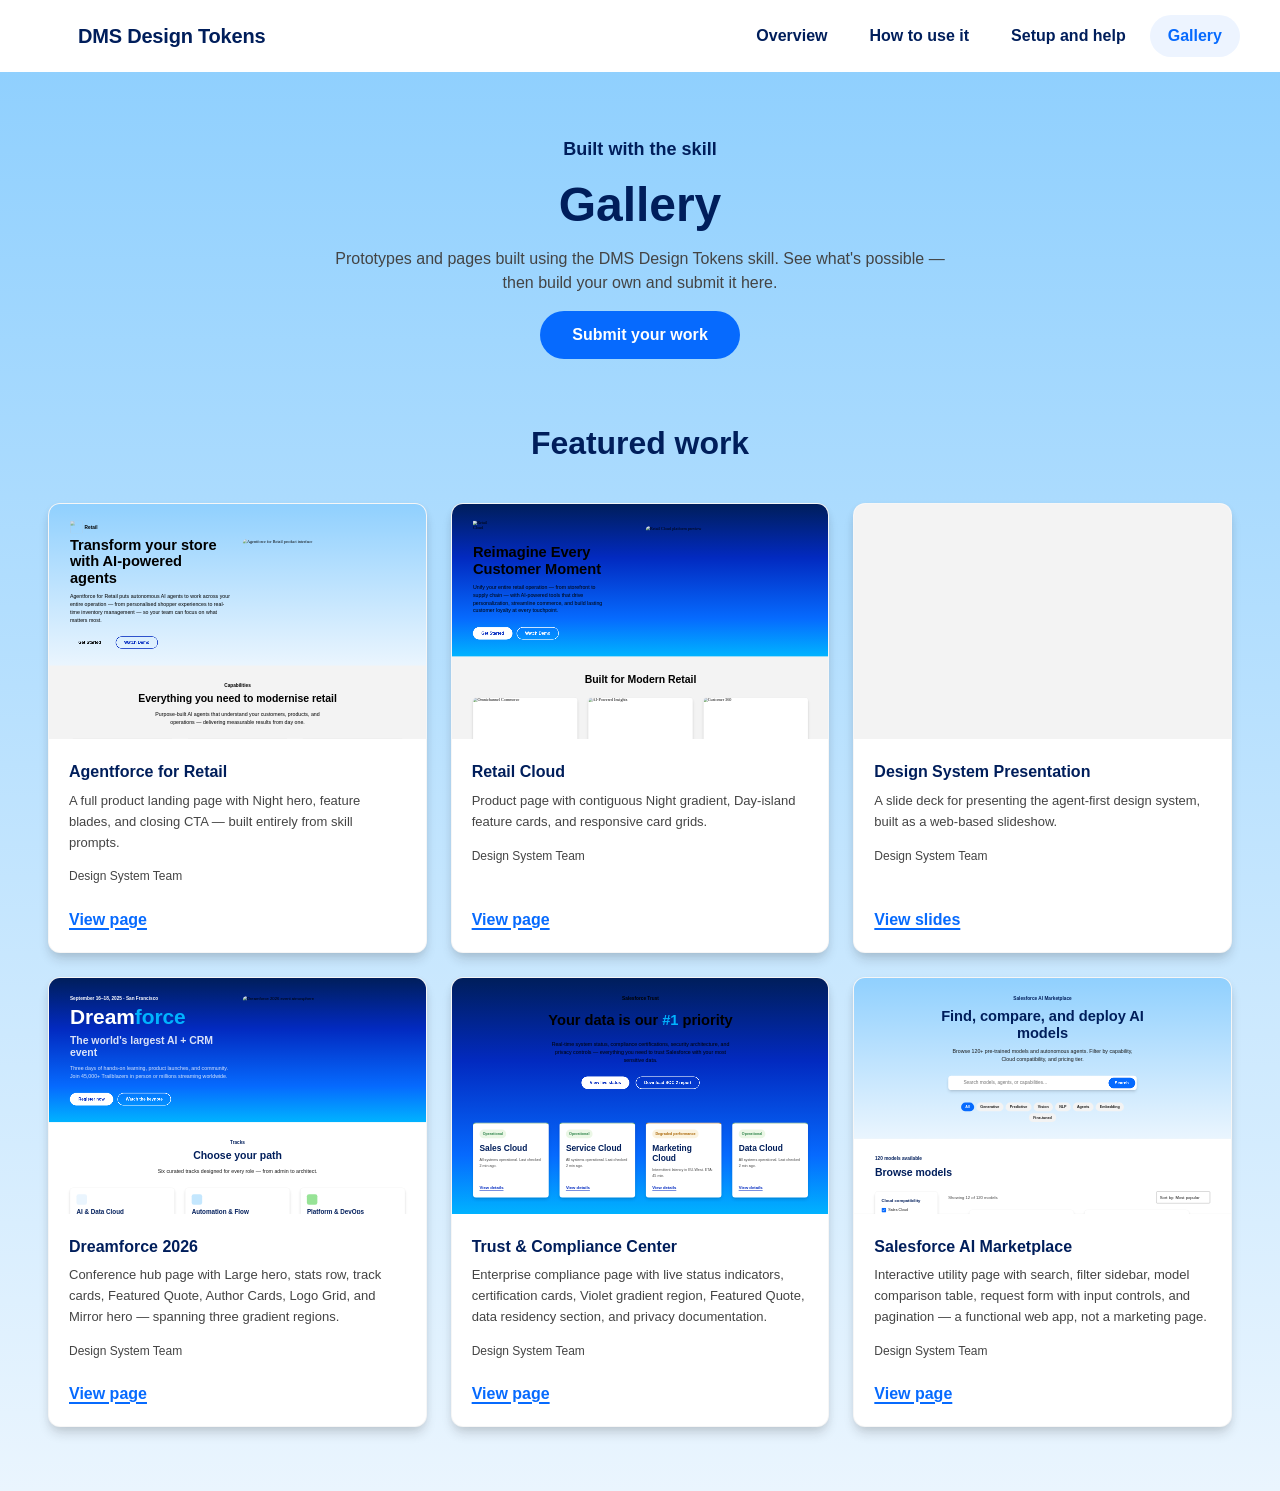
==== gallery.html @ 5cfc5c1f "Redesign static site: multi-page layout, gallery, setup guide, and skill-generated previews - Restru" ====
<!DOCTYPE html>
<html lang="en" data-theme="day">
<head>
  <meta charset="UTF-8">
  <meta name="viewport" content="width=device-width, initial-scale=1.0">
  <title>DMS Design Tokens — Gallery</title>
  <meta name="description" content="Pages and components built using the DMS Design Tokens skill. Each entry shows the prompt used and a live preview.">
  <link rel="icon" type="image/svg+xml" href="public/favicon.svg">
  <!-- Bundle assets — fonts, tokens, icons all from the hosted URL -->
  <link rel="stylesheet" href="https://sfdc-ui-documentation-667d4c5e8394.herokuapp.com/dms-design-tokens/fonts.css">
  <link rel="stylesheet" href="https://sfdc-ui-documentation-667d4c5e8394.herokuapp.com/dms-design-tokens/tokens.css">
  <link rel="stylesheet" href="https://sfdc-ui-documentation-667d4c5e8394.herokuapp.com/salesforce-tokens/icons.css">
  <link rel="stylesheet" href="css/style.css">
</head>
<body>

<!-- ═══ Navigation ═══ -->
<nav class="nav">
  <div class="nav__inner">
    <a href="index.html" class="nav__logo">
      <i class="icon icon--salesforce1 nav__logo-icon"></i>
      DMS Design Tokens
    </a>
    <button class="nav__hamburger" aria-label="Open menu" aria-expanded="false">
      <span></span><span></span><span></span>
    </button>
    <div class="nav__tabs">
      <a href="index.html" class="nav__tab-link">Overview</a>
      <a href="use-it.html" class="nav__tab-link">How to use it</a>
      <a href="setup-and-help.html" class="nav__tab-link">Setup and help</a>
      <a href="gallery.html" class="nav__tab-link active">Gallery</a>
    </div>
  </div>
</nav>

<!-- ── Continuous Day Morning region ── -->
<section class="sf-blade-region" style="background:var(--grad-day-morning);">

<!-- ── Hero ── -->
<section class="blade blade--transparent" style="padding-bottom:32px;">
  <div class="blade__inner">
    <div class="section-header" style="text-align:center;margin-bottom:0;">
      <p class="sh__eyebrow">Built with the skill</p>
      <h2 class="sh__title" style="font-size:var(--font-style-display-2-size, 48px);">Gallery</h2>
      <p class="sh__desc" style="max-width:640px;margin-inline:auto;">
        Prototypes and pages built using the DMS Design Tokens skill.
        See what's possible — then build your own and submit it here.
      </p>
      <div style="margin-top:16px;">
        <a href="setup-and-help.html" class="sf-cta sf-cta--hero sf-cta--primary">Submit your work</a>
      </div>
    </div>
  </div>
</section>

<!-- ── Gallery collection ── -->
<section class="blade blade--transparent" style="padding-top:32px;">
  <div class="blade__inner">
    <div class="section-header">
      <h2 class="sh__title">Featured work</h2>
    </div>

    <div class="gallery-grid" style="margin-top:24px;">

      <article class="gallery-card">
        <div class="gallery-card__preview" data-gallery-preview>
          <iframe src="previews/agentforce-retail.html?embed" loading="lazy" title="Agentforce for Retail preview"></iframe>
        </div>
        <div class="gallery-card__info">
          <h3 class="gallery-card__title">Agentforce for Retail</h3>
          <p class="gallery-card__desc">A full product landing page with Night hero, feature blades, and closing CTA — built entirely from skill prompts.</p>
          <p class="gallery-card__author">Design System Team</p>
        </div>
        <div class="gallery-card__actions">
          <a href="previews/agentforce-retail.html" target="_blank" class="sf-cta-link"><span class="sf-cta-link__label">View page</span><i class="icon icon--chevronright sf-cta-link__chevron" aria-hidden="true"></i></a>
        </div>
      </article>

      <article class="gallery-card">
        <div class="gallery-card__preview" data-gallery-preview>
          <iframe src="previews/retail-cloud.html?embed" loading="lazy" title="Retail Cloud preview"></iframe>
        </div>
        <div class="gallery-card__info">
          <h3 class="gallery-card__title">Retail Cloud</h3>
          <p class="gallery-card__desc">Product page with contiguous Night gradient, Day-island feature cards, and responsive card grids.</p>
          <p class="gallery-card__author">Design System Team</p>
        </div>
        <div class="gallery-card__actions">
          <a href="previews/retail-cloud.html" target="_blank" class="sf-cta-link"><span class="sf-cta-link__label">View page</span><i class="icon icon--chevronright sf-cta-link__chevron" aria-hidden="true"></i></a>
        </div>
      </article>

      <article class="gallery-card">
        <div class="gallery-card__preview" data-gallery-preview>
          <iframe src="https://jkampara.github.io/Design-System-Presentation/#title" loading="lazy" title="Design System Presentation preview"></iframe>
        </div>
        <div class="gallery-card__info">
          <h3 class="gallery-card__title">Design System Presentation</h3>
          <p class="gallery-card__desc">A slide deck for presenting the agent-first design system, built as a web-based slideshow.</p>
          <p class="gallery-card__author">Design System Team</p>
        </div>
        <div class="gallery-card__actions">
          <a href="https://jkampara.github.io/Design-System-Presentation/#title" target="_blank" class="sf-cta-link"><span class="sf-cta-link__label">View slides</span><i class="icon icon--chevronright sf-cta-link__chevron" aria-hidden="true"></i></a>
        </div>
      </article>

      <article class="gallery-card">
        <div class="gallery-card__preview" data-gallery-preview>
          <iframe src="previews/Dreamforce%202026.html?embed" loading="lazy" title="Dreamforce 2026 preview"></iframe>
        </div>
        <div class="gallery-card__info">
          <h3 class="gallery-card__title">Dreamforce 2026</h3>
          <p class="gallery-card__desc">Conference hub page with Large hero, stats row, track cards, Featured Quote, Author Cards, Logo Grid, and Mirror hero — spanning three gradient regions.</p>
          <p class="gallery-card__author">Design System Team</p>
        </div>
        <div class="gallery-card__actions">
          <a href="previews/Dreamforce%202026.html" target="_blank" class="sf-cta-link"><span class="sf-cta-link__label">View page</span><i class="icon icon--chevronright sf-cta-link__chevron" aria-hidden="true"></i></a>
        </div>
      </article>

      <article class="gallery-card">
        <div class="gallery-card__preview" data-gallery-preview>
          <iframe src="previews/Salesforce%20Trust%20%26%20Compliance%20Center.html?embed" loading="lazy" title="Trust & Compliance Center preview"></iframe>
        </div>
        <div class="gallery-card__info">
          <h3 class="gallery-card__title">Trust &amp; Compliance Center</h3>
          <p class="gallery-card__desc">Enterprise compliance page with live status indicators, certification cards, Violet gradient region, Featured Quote, data residency section, and privacy documentation.</p>
          <p class="gallery-card__author">Design System Team</p>
        </div>
        <div class="gallery-card__actions">
          <a href="previews/Salesforce%20Trust%20%26%20Compliance%20Center.html" target="_blank" class="sf-cta-link"><span class="sf-cta-link__label">View page</span><i class="icon icon--chevronright sf-cta-link__chevron" aria-hidden="true"></i></a>
        </div>
      </article>

      <article class="gallery-card">
        <div class="gallery-card__preview" data-gallery-preview>
          <iframe src="previews/Salesforce%20AI%20market%20place.html?embed" loading="lazy" title="Salesforce AI Marketplace preview"></iframe>
        </div>
        <div class="gallery-card__info">
          <h3 class="gallery-card__title">Salesforce AI Marketplace</h3>
          <p class="gallery-card__desc">Interactive utility page with search, filter sidebar, model comparison table, request form with input controls, and pagination — a functional web app, not a marketing page.</p>
          <p class="gallery-card__author">Design System Team</p>
        </div>
        <div class="gallery-card__actions">
          <a href="previews/Salesforce%20AI%20market%20place.html" target="_blank" class="sf-cta-link"><span class="sf-cta-link__label">View page</span><i class="icon icon--chevronright sf-cta-link__chevron" aria-hidden="true"></i></a>
        </div>
      </article>

    </div>
  </div>
</section>

</section><!-- /sf-blade-region -->

<script src="js/app.js"></script>
<script>
(function () {
  function scaleGalleryPreviews() {
    document.querySelectorAll('[data-gallery-preview]').forEach(function (container) {
      var iframe = container.querySelector('iframe');
      if (!iframe) return;
      var scale = container.offsetWidth / 1440;
      iframe.style.transform = 'scale(' + scale + ')';
    });
  }
  window.addEventListener('load', scaleGalleryPreviews);
  window.addEventListener('resize', scaleGalleryPreviews);
})();
</script>
</body>
</html>
---- css/style.css ----
/* ═══════════════════════════════════════════════
   DMS Design Tokens — Skill Documentation
   
   Asset references:
     fonts   → fonts.css (hosted, @font-face declarations)
     tokens  → tokens.css (hosted, CSS custom properties)
     icons   → icons.css (hosted, mask-image icon classes)
   All loaded via <link> in each HTML page's <head>.
   ═══════════════════════════════════════════════ */

:root {
  /* Gradients (from recipe-blade-backgrounds.md / recipe-hero.quickstart.md) */
  --grad-night: linear-gradient(180deg, #001E5B 0%, #022AC0 35.2%, #066AFE 75%, #00B3FF 100%);
  --grad-day-morning: linear-gradient(180deg, #90D0FE 0%, #EAF5FE 100%);
  --grad-day-midday: linear-gradient(180deg, #B7E3FF 0%, #EAF5FE 50%, #C0F0E8 100%);
}

*, *::before, *::after { box-sizing: border-box; margin: 0; padding: 0; }

html {
  font-size: 16px;
  -webkit-font-smoothing: antialiased;
  -moz-osx-font-smoothing: grayscale;
  scroll-behavior: smooth;
}

body {
  font-family: var(--font-family-body, "Salesforce Sans", Arial, sans-serif);
  color: var(--color-on-surface-1, #181818);
  background: var(--color-surface-1, #FFFFFF);
  line-height: 1.6;
}

/* ═══ Nav ═══ */
.nav {
  position: sticky;
  top: 0;
  z-index: 100;
  background: rgba(255,255,255,0.92);
  backdrop-filter: blur(16px) saturate(180%);
  -webkit-backdrop-filter: blur(16px) saturate(180%);
  border-bottom: none;
}

.nav__inner {
  width: 100%;
  margin: 0 auto;
  padding: 0 40px;
  height: 72px;
  display: flex;
  align-items: center;
  gap: 24px;
}

.nav__logo {
  font-family: var(--font-family-display, "Avant Garde For Salesforce", Arial, sans-serif);
  font-size: 20px;
  font-weight: var(--font-weight-demi, 600);
  color: var(--color-on-surface-1, #001E5B);
  letter-spacing: -0.01em;
  display: flex;
  align-items: center;
  gap: 10px;
  white-space: nowrap;
  text-decoration: none;
}

.nav__logo-icon {
  width: 28px;
  height: 28px;
  color: var(--color-cloud-blue-68, #00B3FF);
  flex-shrink: 0;
}

.nav__tabs {
  display: flex;
  gap: 6px;
  height: 72px;
  margin-left: auto;
  align-items: center;
}

.nav__tab-link {
  padding: 8px 18px;
  display: flex;
  align-items: center;
  font-family: var(--font-family-body, "Salesforce Sans", Arial, sans-serif);
  font-size: 16px;
  font-weight: var(--font-weight-demi, 600);
  color: var(--color-on-surface-1, #001E5B);
  background: none;
  border: none;
  border-radius: 999px;
  cursor: pointer;
  transition: background 0.2s, color 0.2s;
  white-space: nowrap;
  text-decoration: none;
}

.nav__tab-link:hover {
  background: var(--color-neutral-95, #F3F3F3);
}

.nav__tab-link.active {
  background: var(--color-electric-blue-95, #EDF4FF);
  color: var(--color-fill-accent, #066AFE);
}

.nav__hamburger {
  display: none;
  flex-direction: column;
  gap: 5px;
  background: none;
  border: none;
  cursor: pointer;
  padding: 8px;
  margin-left: auto;
}

.nav__hamburger span {
  display: block;
  width: 20px;
  height: 2px;
  background: var(--color-on-surface-1, #001E5B);
  border-radius: 1px;
}

/* ═══ Blade — full-width section ═══ */
.blade {
  width: 100%;
  padding-inline: var(--space-grid-desktop-margin, 48px);
  padding-block: 64px;
}

.blade__inner {
  width: 100%;
  max-width: var(--space-grid-desktop-max-content-width, 1280px);
  margin-inline: auto;
}

/* ── Night hero blade ── */
.blade--night-hero {
  background: var(--grad-night);
  color: #FFFFFF;
  padding-inline: var(--space-grid-desktop-margin, 48px);
  padding-block: 64px;
  position: relative;
  overflow: hidden;
}

.blade--night-hero::after {
  content: '';
  position: absolute;
  top: -50%;
  right: -20%;
  width: 80%;
  height: 200%;
  background: radial-gradient(ellipse at center, rgba(0,179,255,0.12) 0%, transparent 70%);
  pointer-events: none;
}

.hero__eyebrow {
  font-family: var(--font-style-body-copy-2-bold-family, var(--font-family-body, "Salesforce Sans", Arial, sans-serif));
  font-weight: var(--font-style-body-copy-2-bold-weight, 700);
  font-size: var(--font-style-body-copy-2-bold-size, 18px);
  line-height: var(--font-style-body-copy-2-bold-line-height, 1.5);
  letter-spacing: var(--font-style-body-copy-2-bold-letter-spacing, 0.00125em);
  color: var(--color-electric-blue-80, #A8CBFF);
  margin: 0 0 var(--space-content-sm, 12px) 0;
}

.hero__title {
  font-family: var(--font-family-display);
  font-size: clamp(32px, 5vw, 52px);
  font-weight: var(--font-weight-demi, 600);
  line-height: 1.08;
  letter-spacing: -0.03em;
  max-width: 720px;
  margin-bottom: 20px;
}

.hero__title .highlight {
  background: linear-gradient(135deg, #00B3FF, var(--color-electric-blue-80, #A8CBFF));
  -webkit-background-clip: text;
  -webkit-text-fill-color: transparent;
  background-clip: text;
}

.hero__body {
  font-family: var(--font-family-body);
  font-size: 18px;
  line-height: 1.65;
  color: var(--color-on-surface-2, #FFFFFF);
  max-width: 600px;
  margin-bottom: 32px;
}

.hero__actions {
  display: flex;
  gap: 12px;
  flex-wrap: wrap;
}

.hero__actions .sf-cta {
  min-width: 220px;
  text-align: center;
}

/* ── Super-blade region wrapper — continuous gradient across child blades ── */
.sf-blade-region {
  background: var(--grad-day-morning);
  width: 100%;
}

.sf-blade-region--night {
  background: var(--grad-night);
  color: #FFFFFF;
}

/* ── Transparent blade (child of super-blade region) ── */
.blade--transparent {
  background: transparent;
  color: var(--color-electric-blue-15, #001E5B);
}

.sf-blade-region--night .blade--transparent {
  color: #FFFFFF;
}

.sf-blade-region--night .sh__eyebrow {
  color: var(--color-on-surface-2, #FFFFFF);
}

.sf-blade-region--night .sh__desc {
  color: var(--color-on-surface-2, #FFFFFF);
}

.sf-blade-region--night .url-panel {
  background: rgba(255,255,255,0.06);
  border-color: rgba(255,255,255,0.12);
}

.sf-blade-region--night .url-panel__label,
.sf-blade-region--night .url-panel__url {
  color: #FFFFFF;
}

.sf-blade-region--night > .blade--transparent > .blade__inner > code,
.sf-blade-region--night > .blade--transparent > .blade__inner > .section-header code {
  background: rgba(255,255,255,0.1);
  border-color: rgba(255,255,255,0.15);
  color: var(--color-cloud-blue-68, #A8CBFF);
}

[data-theme="day"] code {
  background: #F3F3F3;
  border: 1px solid var(--color-border-neutral, #E5E5E5);
  color: var(--color-electric-blue-15, #001E5B);
}

.sf-blade-region--night .download-panel {
  background: rgba(255,255,255,0.06);
  border: 1px solid rgba(255,255,255,0.1);
}

.sf-blade-region--night .download-panel::after {
  display: none;
}

.sf-blade-region--night .zip-details {
  background: rgba(255,255,255,0.04);
  border-color: rgba(255,255,255,0.1);
}

.sf-blade-region--night .zip-details summary {
  color: #FFFFFF;
}

.sf-blade-region--night .zip-table td {
  color: rgba(255,255,255,0.7);
  border-color: rgba(255,255,255,0.08);
}

.sf-blade-region--night .zip-table td:first-child {
  color: #FFFFFF;
}

/* ── Day blade ── */
.blade--day {
  background: var(--color-surface-1, #FFFFFF);
  color: var(--color-on-surface-1, #181818);
}

/* ── Day gradient blades ── */
.blade--day-morning {
  background: var(--grad-day-morning);
  color: var(--color-electric-blue-15, #001E5B);
}

.blade--day-midday {
  background: var(--grad-day-midday);
  color: var(--color-electric-blue-15, #001E5B);
}

/* ── Tinted blade ── */
.blade--tinted {
  background: var(--color-electric-blue-95, #EDF4FF);
  color: var(--color-on-surface-1, #181818);
}

/* ═══ Section header ═══ */
.section-header {
  text-align: center;
  max-width: 680px;
  margin: 0 auto 40px;
}

.section-header--left {
  text-align: left;
  max-width: none;
  margin-left: 0;
}

.sh__eyebrow {
  font-family: var(--font-style-body-copy-2-bold-family, var(--font-family-body, "Salesforce Sans", Arial, sans-serif));
  font-weight: var(--font-style-body-copy-2-bold-weight, 700);
  font-size: var(--font-style-body-copy-2-bold-size, 18px);
  line-height: var(--font-style-body-copy-2-bold-line-height, 1.5);
  letter-spacing: var(--font-style-body-copy-2-bold-letter-spacing, 0.00125em);
  color: var(--color-on-surface-1, #001E5B);
  margin: 0 0 var(--space-content-sm, 12px) 0;
}

.blade--night-hero .sh__eyebrow { color: var(--color-cloud-blue-68, #A8CBFF); }

.sh__title {
  font-family: var(--font-family-display);
  font-size: var(--font-style-display-5-size, 32px);
  font-weight: var(--font-weight-demi, 600);
  line-height: var(--font-style-display-5-line-height, 1.25);
  letter-spacing: var(--font-style-display-5-letter-spacing, -0.0015em);
  margin-bottom: 12px;
}

.sh__desc {
  font-family: var(--font-family-body);
  font-size: var(--font-style-body-copy-3-size, 16px);
  line-height: var(--font-style-body-copy-3-line-height, 1.5);
  color: var(--color-on-surface-2, #444444);
}

.blade--night-hero .sh__desc { color: var(--color-on-surface-2, #FFFFFF); }

/* ═══ CTA Buttons — matching recipe-cta-buttons.md ═══ */

.sf-cta {
  display: inline-flex;
  align-items: center;
  justify-content: center;
  gap: var(--space-interactive-xs, 8px);
  border-radius: var(--radius-button, 9999px);
  font-family: var(--font-family-body, "Salesforce Sans", Arial, sans-serif);
  font-weight: var(--font-weight-bold, 700);
  text-decoration: none;
  cursor: pointer;
  border: none;
  transition: background 0.2s, color 0.2s, box-shadow 0.2s, transform 0.15s;
}

.sf-cta:active { transform: scale(0.97); }

/* Size: Hero */
.sf-cta--hero {
  padding: var(--space-interactive-sm, 12px) var(--space-interactive-xl, 32px);
  font-size: var(--font-size-16, 16px);
  line-height: var(--font-line-height-24, 24px);
  letter-spacing: var(--font-letter-spacing-2, 0.002em);
}

/* Size: Medium */
.sf-cta--medium {
  padding: var(--space-interactive-xs, 8px) var(--space-interactive-lg, 24px);
  font-size: var(--font-size-16, 16px);
  line-height: var(--font-line-height-24, 24px);
  letter-spacing: var(--font-letter-spacing-2, 0.002em);
}

/* Size: Small */
.sf-cta--small {
  padding: var(--space-interactive-2xs, 4px) var(--space-interactive-sm, 12px);
  font-size: var(--font-size-14, 14px);
  line-height: 21px;
}

/* Variant: Primary — solid accent pill */
.sf-cta--primary {
  background: var(--color-fill-accent, #066AFE);
  color: var(--color-on-fill-accent, #FFFFFF);
}

.sf-cta--primary:hover {
  background: var(--color-fill-accent-hover, #022AC0);
}

.sf-cta--primary:active {
  background: var(--color-fill-accent-active, #002775);
}

.sf-cta--primary:focus-visible {
  background: var(--color-fill-accent-hover, #022AC0);
  outline: 3px solid var(--color-border-focus, #066AFE);
  outline-offset: 2px;
}

/* Variant: Secondary — outlined ghost pill */
.sf-cta--secondary {
  background: transparent;
  color: var(--color-on-fill-neutral-accent, #022AC0);
  box-shadow: inset 0 0 0 2px var(--color-border-accent, #022AC0);
}

.sf-cta--secondary:hover {
  background: var(--color-fill-neutral-hover, #EAF5FE);
  color: var(--color-on-fill-neutral-accent-hover, #002775);
  box-shadow: inset 0 0 0 2px var(--color-border-accent-hover, #002775);
}

.sf-cta--secondary:active {
  background: var(--color-fill-neutral-active, #EAF5FE);
  color: var(--color-on-fill-neutral-accent-active, #002775);
  box-shadow: inset 0 0 0 2px var(--color-border-accent-active, #002775);
}

.sf-cta--secondary:focus-visible {
  background: var(--color-fill-neutral-hover, #EAF5FE);
  color: var(--color-on-fill-neutral-accent-hover, #002775);
  box-shadow: inset 0 0 0 2px var(--color-border-accent-hover, #002775);
  outline: 3px solid var(--color-border-focus, #066AFE);
  outline-offset: 2px;
}

/* On-dark modifier — CTAs directly on Night gradient */
.sf-cta--on-dark.sf-cta--primary {
  background: #FFFFFF;
  color: var(--color-electric-blue-30, #022AC0);
}

.sf-cta--on-dark.sf-cta--primary:hover {
  background: rgba(255,255,255,0.85);
}

.sf-cta--on-dark.sf-cta--primary:active {
  background: rgba(255,255,255,0.85);
}

.sf-cta--on-dark.sf-cta--primary:focus-visible {
  background: rgba(255,255,255,0.85);
  outline-color: #FFFFFF;
}

.sf-cta--on-dark.sf-cta--secondary {
  background: transparent;
  color: #FFFFFF;
  box-shadow: inset 0 0 0 2px #FFFFFF;
}

.sf-cta--on-dark.sf-cta--secondary:hover {
  background: rgba(255,255,255,0.12);
  color: #FFFFFF;
  box-shadow: inset 0 0 0 2px #FFFFFF;
}

.sf-cta--on-dark.sf-cta--secondary:active {
  background: rgba(255,255,255,0.20);
  color: #FFFFFF;
  box-shadow: inset 0 0 0 2px #FFFFFF;
}

.sf-cta--on-dark.sf-cta--secondary:focus-visible {
  background: rgba(255,255,255,0.20);
  color: #FFFFFF;
  box-shadow: inset 0 0 0 2px #FFFFFF;
  outline-color: #FFFFFF;
}

/* ── Copy button ── */
.copy-btn {
  display: inline-flex;
  align-items: center;
  gap: 6px;
  padding: 5px 10px;
  border-radius: 6px;
  border: 1px solid var(--color-border-neutral, #E5E5E5);
  background: var(--color-surface-1, #FFFFFF);
  font-family: var(--font-family-body);
  font-size: 11px;
  font-weight: var(--font-weight-demi, 600);
  color: var(--color-link, #022AC0);
  cursor: pointer;
  transition: background 0.15s, border-color 0.15s;
}

.copy-btn:hover {
  background: var(--color-electric-blue-95, #EDF4FF);
  border-color: var(--color-electric-blue-80, #A8CBFF);
}

.copy-btn.copied { background: #ecfdf5; border-color: #a7f3d0; color: #047857; }

/* ═══ Cards ═══ */
.card-grid {
  display: grid;
  gap: 20px;
}

.card-grid--1 { grid-template-columns: 1fr; }
.card-grid--2 { grid-template-columns: repeat(2, 1fr); }
.card-grid--3 { grid-template-columns: repeat(3, 1fr); }

.sf-card {
  background: var(--color-surface-1, #FFFFFF);
  border-radius: var(--radius-card, 12px);
  border: 1px solid rgba(24, 24, 24, 0.04);
  box-shadow:
    0 2px 8px -2px rgba(24, 24, 24, 0.08),
    0 8px 12px -2px rgba(24, 24, 24, 0.16);
  padding: 24px;
  display: flex;
  flex-direction: column;
  gap: 10px;
  transition: box-shadow 0.2s, transform 0.2s;
  overflow: hidden;
  overflow-wrap: anywhere;
}

.sf-card:hover {
  box-shadow:
    0 4px 12px -2px rgba(24, 24, 24, 0.12),
    0 12px 20px -4px rgba(24, 24, 24, 0.2);
  transform: translateY(-2px);
}

.sf-card__number {
  font-family: var(--font-family-display);
  font-size: var(--font-style-display-5-size, 32px);
  font-weight: var(--font-weight-demi, 600);
  color: var(--color-electric-blue-80, #A8CBFF);
  line-height: 1;
}

.sf-card__icon {
  width: 36px;
  height: 36px;
  border-radius: 10px;
  background: var(--color-electric-blue-95, #EDF4FF);
  display: flex;
  align-items: center;
  justify-content: center;
  margin-bottom: 12px;
  flex-shrink: 0;
}

.sf-card__icon .icon {
  width: 20px;
  height: 20px;
  color: var(--color-fill-accent, #066AFE);
}

[data-theme="day"] .sf-card__icon {
  background: var(--color-electric-blue-95, #EDF4FF);
}

[data-theme="day"] .sf-card__icon .icon {
  color: var(--color-fill-accent, #066AFE);
}

.sf-card__pill {
  display: inline-flex;
  align-items: center;
  gap: 0;
  padding: 4px 12px;
  border-radius: 999px;
  border: none;
  font-family: var(--font-family-body, "Salesforce Sans", Arial, sans-serif);
  font-size: var(--font-style-body-copy-5-size, 12px);
  font-weight: var(--font-weight-bold, 700);
  width: fit-content;
  background: #EAF5FE;
  color: #032D60;
}

.sf-card__pill .dot { display: none; }

.pill--blue { background: #EAF5FE; color: #032D60; }
.pill--green { background: #e6f7ed; color: #194d2e; }
.pill--violet { background: #f0e8fc; color: #4a1d96; }
.pill--neutral { background: #EAF5FE; color: #032D60; }

.sf-card__title {
  font-family: var(--font-family-display);
  font-size: var(--font-style-body-copy-3-size, 16px);
  font-weight: var(--font-weight-demi, 600);
  color: var(--color-on-surface-1, #001E5B);
  line-height: 1.3;
}

.sf-card__body {
  font-family: var(--font-family-body);
  font-size: var(--font-style-body-copy-4-size, 14px);
  color: var(--color-on-surface-2, #444444);
  line-height: 1.6;
  flex: 1;
}

.sf-card__footer {
  font-family: var(--font-family-body);
  font-size: 11px;
  color: var(--color-on-surface-2, #444444);
  border-top: 1px solid var(--color-neutral-80, #C9C9C9);
  padding-top: 10px;
  margin-top: auto;
}

.sf-card__footer-label {
  font-family: var(--font-family-body, "Salesforce Sans", Arial, sans-serif);
  font-weight: var(--font-weight-bold, 700);
  font-size: var(--font-style-body-copy-5-size, 12px);
  color: var(--color-on-surface-1, #001E5B);
  margin-right: 4px;
}

/* ═══ Pillar cards (token foundation) ═══ */
.pillars {
  display: grid;
  grid-template-columns: repeat(3, 1fr);
  gap: 16px;
  margin-top: 48px;
}

.pillar {
  background: rgba(255,255,255,0.06);
  border: 1px solid rgba(255,255,255,0.12);
  border-radius: var(--radius-card, 12px);
  padding: 24px;
  backdrop-filter: blur(8px);
}

.pillar__num {
  font-family: var(--font-family-body, "Salesforce Sans", Arial, sans-serif);
  font-size: var(--font-style-body-copy-5-size, 12px);
  font-weight: var(--font-weight-bold, 700);
  color: var(--color-electric-blue-80, #A8CBFF);
  margin-bottom: 8px;
}

.pillar__title {
  font-family: var(--font-family-display);
  font-size: 15px;
  font-weight: var(--font-weight-demi, 600);
  color: #FFFFFF;
  margin-bottom: 6px;
}

.pillar__body {
  font-family: var(--font-family-body);
  font-size: 13px;
  color: rgba(255,255,255,0.65);
  line-height: 1.6;
}

/* ═══ URL panel ═══ */
.url-panel {
  border-radius: 16px;
  border: 2px solid rgba(6,106,254,0.2);
  background: linear-gradient(135deg, var(--color-electric-blue-95, #EDF4FF), rgba(216,230,254,0.3) 50%, var(--color-surface-1, #FFFFFF));
  padding: 24px 28px;
  display: flex;
  align-items: center;
  justify-content: space-between;
  gap: 16px;
  flex-wrap: wrap;
}

.url-panel__label {
  font-family: var(--font-family-body, "Salesforce Sans", Arial, sans-serif);
  font-weight: var(--font-weight-bold, 700);
  font-size: var(--font-style-body-copy-4-size, 14px);
  color: var(--color-on-surface-1, #001E5B);
  margin-bottom: 4px;
}

.url-panel__url {
  font-family: var(--font-family-body);
  font-size: 15px;
  font-weight: var(--font-weight-demi, 600);
  color: var(--color-on-surface-1, #001E5B);
  word-break: break-all;
}

/* ═══ Code blocks ═══ */
.code-block {
  position: relative;
  border-radius: 12px;
  border: 1px solid var(--color-border-neutral, #E5E5E5);
  overflow: hidden;
  background: #0D1117;
}

.code-block__label {
  padding: 14px 20px 0;
  font-family: var(--font-family-body, "Salesforce Sans", Arial, sans-serif);
  font-size: var(--font-style-body-copy-5-size, 12px);
  font-weight: var(--font-weight-bold, 700);
  color: #8B949E;
}

.code-block pre {
  padding: 16px 20px;
  font-family: 'SF Mono', 'Fira Code', 'Cascadia Code', monospace;
  font-size: 13px;
  line-height: 1.7;
  color: #E6EDF3;
  overflow-x: auto;
  white-space: pre;
}

.code-block pre code { background: none; border: none; padding: 0; color: inherit; font-size: inherit; }

.code-block .copy-btn {
  position: absolute;
  top: 10px;
  right: 10px;
  background: rgba(255,255,255,0.08);
  border-color: rgba(255,255,255,0.15);
  color: #8B949E;
}

.code-block .copy-btn:hover { background: rgba(255,255,255,0.15); }

/* ═══ Inline code ═══ */
code {
  font-family: 'SF Mono', 'Fira Code', monospace;
  font-size: 0.88em;
  background: #F3F3F3;
  border: 1px solid var(--color-border-neutral, #E5E5E5);
  border-radius: 4px;
  padding: 1px 5px;
}

/* ═══ Download panel ═══ */
.download-panel {
  border-radius: 16px;
  background: var(--grad-night);
  color: #FFFFFF;
  padding: 32px 40px;
  display: flex;
  align-items: center;
  justify-content: space-between;
  gap: 24px;
  flex-wrap: wrap;
  position: relative;
  overflow: hidden;
}

.download-panel::after {
  content: '';
  position: absolute;
  top: -50%;
  right: -10%;
  width: 50%;
  height: 200%;
  background: radial-gradient(ellipse at center, rgba(0,179,255,0.15) 0%, transparent 60%);
  pointer-events: none;
}

.download-panel__eyebrow {
  font-family: var(--font-family-body, "Salesforce Sans", Arial, sans-serif);
  font-weight: var(--font-weight-bold, 700);
  font-size: var(--font-style-body-copy-4-size, 14px);
  color: var(--color-electric-blue-80, #A8CBFF);
  margin-bottom: 4px;
}

.download-panel__title {
  font-family: var(--font-family-display);
  font-size: var(--font-style-display-6-size, 24px);
  font-weight: var(--font-weight-demi, 600);
  margin-bottom: 4px;
  position: relative;
}

.download-panel__desc {
  font-family: var(--font-family-body);
  font-size: 14px;
  color: rgba(255,255,255,0.7);
  line-height: 1.6;
}

/* ═══ Setup cards ═══ */
.setup-card {
  border-radius: var(--radius-card, 12px);
  border: 1px solid rgba(24, 24, 24, 0.04);
  background: var(--color-surface-1, #FFFFFF);
  box-shadow:
    0 2px 8px -2px rgba(24, 24, 24, 0.08),
    0 8px 12px -2px rgba(24, 24, 24, 0.16);
  overflow: hidden;
  display: flex;
  flex-direction: column;
  height: 100%;
}

.setup-card__header {
  padding: 16px 20px;
  border-bottom: 1px solid var(--color-neutral-80, #C9C9C9);
  display: flex;
  align-items: center;
  gap: 10px;
}

.setup-card__dot { width: 10px; height: 10px; border-radius: 50%; }

.setup-card__name {
  font-family: var(--font-family-display);
  font-size: var(--font-style-body-copy-3-size, 16px);
  font-weight: var(--font-weight-demi, 600);
  color: var(--color-on-surface-1, #001E5B);
}

.setup-card__body { padding: 20px; flex: 1; }

.setup-steps {
  list-style: none;
  display: flex;
  flex-direction: column;
  gap: 14px;
}

.setup-steps li {
  display: flex;
  align-items: flex-start;
  gap: 12px;
}

.step-num {
  flex-shrink: 0;
  width: 22px;
  height: 22px;
  border-radius: 50%;
  display: flex;
  align-items: center;
  justify-content: center;
  font-family: var(--font-family-display);
  font-size: 11px;
  font-weight: var(--font-weight-bold, 700);
}

.step-num--blue { background: rgba(6,106,254,0.12); color: var(--color-electric-blue-30, #022AC0); }
.step-num--green { background: rgba(46,132,74,0.12); color: #1a5c2e; }
.step-num--violet { background: rgba(139,92,246,0.12); color: #6d28d9; }

.setup-steps li p {
  font-family: var(--font-family-body);
  font-size: 13px;
  color: #444444;
  line-height: 1.6;
}

.setup-card__terminal {
  border-top: 1px solid var(--color-neutral-80, #C9C9C9);
  background: #F3F3F3;
}

.setup-card__terminal summary {
  padding: 10px 20px;
  cursor: pointer;
  display: flex;
  align-items: center;
  gap: 8px;
  font-family: var(--font-family-body, "Salesforce Sans", Arial, sans-serif);
  font-size: var(--font-style-body-copy-5-size, 12px);
  font-weight: var(--font-weight-bold, 700);
  color: var(--color-on-surface-1, #001E5B);
  user-select: none;
  list-style: none;
}

.setup-card__terminal summary::-webkit-details-marker { display: none; }

.setup-card__terminal .icon {
  width: 14px;
  height: 14px;
  color: #747474;
  transition: transform 0.2s;
}

.setup-card__terminal[open] .icon { transform: rotate(180deg); }

.setup-card__terminal pre {
  margin: 0 20px 16px;
  padding: 10px 14px;
  font-family: 'SF Mono', monospace;
  font-size: 11px;
  line-height: 1.6;
  white-space: pre-wrap;
  word-break: break-all;
  background: var(--color-surface-1, #FFFFFF);
  border: 1px solid var(--color-border-neutral, #E5E5E5);
  border-radius: 8px;
  color: var(--color-on-surface-1, #181818);
}

.setup-card__terminal--subtle {
  border-top: none;
  background: transparent;
  position: relative;
  margin-top: auto;
}

.setup-card__terminal--subtle summary {
  padding: 10px 0;
  display: flex;
  align-items: center;
  justify-content: space-between;
}

.setup-card__terminal--subtle .terminal-copy-btn {
  position: static;
  display: none;
}

.setup-card__terminal--subtle[open] .terminal-copy-btn {
  display: inline-flex;
}

.setup-card__terminal--subtle pre {
  background: var(--color-neutral-95, #F3F3F3);
  border: 1px solid rgba(24, 24, 24, 0.06);
  padding: 10px 14px;
  margin: 0;
}

/* Always-visible terminal block */
.setup-card__terminal--visible {
  margin-top: auto;
}

.setup-card__terminal-header {
  display: flex;
  align-items: center;
  justify-content: space-between;
  padding: 10px 0 6px;
}

.setup-card__terminal-label {
  font-family: var(--font-family-body);
  font-size: var(--font-style-body-copy-5-size, 12px);
  font-weight: var(--font-weight-demi, 600);
  color: var(--color-on-surface-2, #444444);
}

.setup-card__terminal--visible .terminal-copy-btn {
  position: static;
  display: inline-flex;
}

.setup-card__terminal--visible pre {
  background: var(--color-neutral-95, #F3F3F3);
  border: 1px solid rgba(24, 24, 24, 0.06);
  padding: 10px 14px;
  margin: 0;
  border-radius: 8px;
  font-family: var(--font-family-code, monospace);
  font-size: 13px;
  line-height: 1.5;
  white-space: pre-wrap;
  word-break: break-all;
  color: var(--color-on-surface-1, #001E5B);
}

.terminal-copy-btn {
  position: absolute;
  top: 46px;
  right: 6px;
  background: rgba(0,0,0,0.04);
  border: 1px solid rgba(24, 24, 24, 0.08);
  border-radius: 6px;
  padding: 4px 6px;
  cursor: pointer;
  color: var(--color-on-surface-2, #444444);
}

.terminal-copy-btn:hover {
  background: rgba(0,0,0,0.08);
}

/* ═══ Prompt slots ═══ */
.prompt-slot {
  background: var(--color-surface-1, #FFFFFF);
  border: 1px solid rgba(24, 24, 24, 0.04);
  border-radius: var(--radius-card, 12px);
  padding: 20px 24px;
  box-shadow:
    0 2px 8px -2px rgba(24, 24, 24, 0.08),
    0 8px 12px -2px rgba(24, 24, 24, 0.16);
}

.prompt-slot__header {
  display: grid;
  grid-template-columns: auto 1fr;
  gap: 16px;
  align-items: flex-start;
}

.prompt-slot__num {
  width: 36px;
  height: 36px;
  border-radius: 50%;
  background: var(--color-fill-accent, #066AFE);
  color: var(--color-on-fill-accent, #FFFFFF);
  display: flex;
  align-items: center;
  justify-content: center;
  font-family: var(--font-family-display);
  font-size: 14px;
  font-weight: var(--font-weight-bold, 700);
}

.prompt-slot__name {
  font-family: var(--font-family-body, "Salesforce Sans", Arial, sans-serif);
  font-weight: var(--font-weight-bold, 700);
  font-size: var(--font-style-body-copy-2-bold-size, 18px);
  line-height: var(--font-style-body-copy-2-bold-line-height, 1.5);
  color: var(--color-on-surface-1, #001E5B);
}

.prompt-slot__purpose {
  font-family: var(--font-family-body);
  font-size: 13px;
  color: var(--color-on-surface-2, #444444);
  line-height: 1.6;
  margin-top: 2px;
}

.prompt-slot__example {
  margin-top: 10px;
  background: #F3F3F3;
  border: 1px solid var(--color-border-neutral, #E5E5E5);
  border-radius: 8px;
  padding: 10px 14px;
}

.prompt-slot__example-label {
  font-family: var(--font-family-body, "Salesforce Sans", Arial, sans-serif);
  font-size: var(--font-style-body-copy-5-size, 12px);
  font-weight: var(--font-weight-bold, 700);
  color: var(--color-on-surface-2, #444444);
  margin-bottom: 4px;
}

.prompt-slot__example-text {
  font-family: var(--font-family-body);
  font-size: 13px;
  color: var(--color-on-surface-1, #001E5B);
  font-style: italic;
}

.slot-connector {
  display: flex;
  justify-content: center;
  padding: 2px 0;
  color: var(--color-electric-blue-80, #A8CBFF);
}

/* ═══ Prose (text-only page layout) ═══ */
.prose {
  max-width: 780px;
}

.prose h2 {
  font-family: var(--font-family-display);
  font-size: var(--font-style-display-4-size, 28px);
  font-weight: var(--font-weight-bold, 700);
  color: var(--color-on-surface-1, #001E5B);
  line-height: 1.2;
  margin: 48px 0 8px;
}

.prose h2:first-child { margin-top: 0; }

.prose h2 + p { margin-top: 4px; }

.prose h3 {
  font-family: var(--font-family-display);
  font-size: var(--font-style-display-8-size, 18px);
  font-weight: var(--font-weight-demi, 600);
  color: var(--color-on-surface-1, #001E5B);
  margin: 32px 0 8px;
}

.prose h3:first-child { margin-top: 0; }

.prose p {
  font-family: var(--font-family-body);
  font-size: var(--font-style-body-copy-3-size, 16px);
  color: var(--color-on-surface-2, #444444);
  line-height: 1.6;
  margin: 0 0 12px;
}

.prose ul {
  font-family: var(--font-family-body);
  font-size: var(--font-style-body-copy-3-size, 16px);
  color: var(--color-on-surface-2, #444444);
  line-height: 1.6;
  margin: 0 0 16px;
  padding-left: 24px;
}

.prose ul li { margin-bottom: 6px; }

.prose strong {
  font-weight: var(--font-weight-demi, 600);
  color: var(--color-on-surface-1, #001E5B);
}

.prose a {
  color: var(--color-fill-accent, #066AFE);
  text-decoration: none;
}

.prose a:hover { text-decoration: underline; }

.prose hr {
  border: none;
  border-top: 1px solid var(--color-neutral-80, #C9C9C9);
  margin: 32px 0;
}

/* ═══ Template previews (iframe, always desktop) ═══ */
.template-preview {
  border-radius: 10px;
  overflow: hidden;
  margin: 12px 0 16px;
  border: 1px solid rgba(24, 24, 24, 0.06);
  box-shadow:
    0 2px 8px -2px rgba(24, 24, 24, 0.08),
    0 8px 12px -2px rgba(24, 24, 24, 0.16);
  position: relative;
  cursor: pointer;
}

.template-preview__link {
  position: absolute;
  inset: 0;
  z-index: 2;
}

.template-preview:hover {
  box-shadow:
    0 4px 12px -2px rgba(24, 24, 24, 0.12),
    0 12px 20px -2px rgba(24, 24, 24, 0.2);
}

.template-preview__wrap {
  width: 1440px;
  transform-origin: top left;
  pointer-events: none;
}

.template-preview__iframe {
  width: 1440px;
  border: none;
  display: block;
}

.template-preview__iframe { height: 100%; }

.prose table {
  width: 100%;
  border-collapse: collapse;
  margin: 16px 0 24px;
  font-family: var(--font-family-body);
  font-size: var(--font-style-body-copy-4-size, 14px);
}

.prose thead th {
  text-align: left;
  font-weight: var(--font-weight-demi, 600);
  color: var(--color-on-surface-2, #444444);
  padding: 10px 16px 10px 0;
  border-bottom: 1px solid var(--color-neutral-80, #C9C9C9);
  font-size: var(--font-style-body-copy-5-size, 12px);
  text-transform: uppercase;
  letter-spacing: 0.04em;
}

.prose tbody td {
  padding: 12px 16px 12px 0;
  border-bottom: 1px solid var(--color-neutral-90, #E5E5E5);
  color: var(--color-on-surface-2, #444444);
  line-height: 1.5;
  vertical-align: top;
}

.prose tbody td:first-child {
  color: var(--color-on-surface-2, #444444);
  width: 32px;
}

.prose tbody td:nth-child(2) {
  font-weight: var(--font-weight-demi, 600);
  color: var(--color-on-surface-1, #001E5B);
  white-space: nowrap;
  width: 140px;
}

.prose tbody tr:last-child td { border-bottom: none; }

/* ═══ Slot rows ═══ */
.slot-list {
  display: flex;
  flex-direction: column;
  gap: 0;
  border-radius: var(--radius-card, 12px);
  overflow: hidden;
  border: 1px solid rgba(24, 24, 24, 0.04);
  box-shadow:
    0 2px 8px -2px rgba(24, 24, 24, 0.08),
    0 8px 12px -2px rgba(24, 24, 24, 0.16);
  background: var(--color-surface-1, #FFFFFF);
}

.slot-row {
  display: flex;
  align-items: flex-start;
  gap: 16px;
  padding: 20px 24px;
  border-bottom: 1px solid var(--color-neutral-80, #C9C9C9);
}

.slot-row:last-child { border-bottom: none; }

.slot-row__num {
  width: 32px;
  height: 32px;
  border-radius: 999px;
  background: var(--color-electric-blue-95, #EDF4FF);
  color: var(--color-fill-accent, #066AFE);
  font-family: var(--font-family-display);
  font-size: 14px;
  font-weight: var(--font-weight-demi, 600);
  display: flex;
  align-items: center;
  justify-content: center;
  flex-shrink: 0;
  margin-top: 2px;
}

.slot-row__content { flex: 1; }

.slot-row__title {
  font-family: var(--font-family-display);
  font-size: var(--font-style-body-copy-2-size, 18px);
  font-weight: var(--font-weight-demi, 600);
  color: var(--color-on-surface-1, #001E5B);
  margin: 0 0 4px;
}

.slot-row__body {
  font-family: var(--font-family-body);
  font-size: var(--font-style-body-copy-4-size, 14px);
  color: var(--color-on-surface-2, #444444);
  line-height: 1.6;
  margin: 0;
}

@media (max-width: 767.98px) {
  .slot-row { padding: 16px 20px; }
}

/* ═══ Accordion slots ═══ */
.accordion-list {
  display: flex;
  flex-direction: column;
  border-radius: var(--radius-card, 12px);
  overflow: hidden;
  border: 1px solid rgba(24, 24, 24, 0.04);
  box-shadow:
    0 2px 8px -2px rgba(24, 24, 24, 0.08),
    0 8px 12px -2px rgba(24, 24, 24, 0.16);
}

.accordion-item {
  background: var(--color-surface-1, #FFFFFF);
  border-bottom: 1px solid var(--color-neutral-80, #C9C9C9);
}

.accordion-item:last-child { border-bottom: none; }

.accordion-item summary {
  padding: 20px 24px;
  cursor: pointer;
  display: flex;
  align-items: center;
  gap: 16px;
  list-style: none;
  user-select: none;
}

.accordion-item summary::-webkit-details-marker { display: none; }

.accordion-item summary .accordion-num {
  width: 32px;
  height: 32px;
  border-radius: 999px;
  background: var(--color-electric-blue-95, #EDF4FF);
  color: var(--color-fill-accent, #066AFE);
  font-family: var(--font-family-display);
  font-size: 14px;
  font-weight: var(--font-weight-demi, 600);
  display: flex;
  align-items: center;
  justify-content: center;
  flex-shrink: 0;
}

.accordion-item summary .accordion-title {
  font-family: var(--font-family-display);
  font-size: var(--font-style-body-copy-2-size, 18px);
  font-weight: var(--font-weight-demi, 600);
  color: var(--color-on-surface-1, #001E5B);
  flex: 1;
}

.accordion-item summary .accordion-brief {
  font-family: var(--font-family-body);
  font-size: var(--font-style-body-copy-4-size, 14px);
  color: var(--color-on-surface-2, #444444);
  flex: 2;
}

.accordion-item summary .icon--chevrondown {
  width: 16px;
  height: 16px;
  color: var(--color-on-surface-2, #444444);
  transition: transform 0.2s;
  flex-shrink: 0;
}

.accordion-item[open] summary .icon--chevrondown {
  transform: rotate(180deg);
}

.accordion-item__body {
  padding: 0 24px 20px 72px;
  font-family: var(--font-family-body);
  font-size: var(--font-style-body-copy-4-size, 14px);
  color: var(--color-on-surface-2, #444444);
  line-height: 1.6;
}

.accordion-item__body p + p { margin-top: 8px; }

.accordion-item__body .example-text {
  background: var(--color-neutral-95, #F3F3F3);
  padding: 10px 14px;
  border-radius: 8px;
  font-style: italic;
  font-size: 13px;
  margin-top: 10px;
}

/* ═══ Tip rows ═══ */
.tip-row {
  display: flex;
  gap: 16px;
  padding: 16px 24px;
  background: var(--color-surface-1, #FFFFFF);
  border-bottom: 1px solid var(--color-neutral-80, #C9C9C9);
  align-items: flex-start;
}

.tip-row:last-child { border-bottom: none; }

.tip-row__icon {
  width: 24px;
  height: 24px;
  border-radius: 999px;
  background: #FEF2F2;
  display: flex;
  align-items: center;
  justify-content: center;
  flex-shrink: 0;
  margin-top: 2px;
}

.tip-row__content {
  flex: 1;
}

.tip-row__problem {
  font-family: var(--font-family-body);
  font-size: var(--font-style-body-copy-4-size, 14px);
  font-weight: var(--font-weight-demi, 600);
  color: var(--color-on-surface-1, #001E5B);
}

.tip-row__fix {
  font-family: var(--font-family-body);
  font-size: 13px;
  color: var(--color-on-surface-2, #444444);
  margin-top: 4px;
  line-height: 1.5;
}

@media (max-width: 767.98px) {
  .accordion-item summary .accordion-brief { display: none; }
  .accordion-item__body { padding-left: 24px; }
}

/* ═══ Hallucination tips ═══ */
.tip-list {
  border-radius: var(--radius-card, 12px);
  border: 1px solid rgba(24, 24, 24, 0.04);
  background: var(--color-surface-1, #FFFFFF);
  box-shadow:
    0 2px 8px -2px rgba(24, 24, 24, 0.08),
    0 8px 12px -2px rgba(24, 24, 24, 0.16);
  overflow: hidden;
}

.tip-item {
  padding: 16px 20px;
  display: flex;
  align-items: flex-start;
  gap: 12px;
  border-bottom: 1px solid var(--color-neutral-80, #C9C9C9);
}

.tip-item:last-child { border-bottom: none; }

.tip-item__icon {
  flex-shrink: 0;
  width: 20px;
  height: 20px;
  border-radius: 50%;
  background: #fef2f2;
  border: 1px solid #fecaca;
  display: flex;
  align-items: center;
  justify-content: center;
  margin-top: 2px;
}

.tip-item__title {
  font-family: var(--font-family-display);
  font-size: 13px;
  font-weight: var(--font-weight-demi, 600);
  color: var(--color-on-surface-1, #001E5B);
  margin-bottom: 6px;
}

.tip-item__fix {
  background: #ecfdf5;
  border: 1px solid #a7f3d0;
  border-radius: 8px;
  padding: 8px 12px;
}

.tip-item__fix-label {
  font-family: var(--font-family-body, "Salesforce Sans", Arial, sans-serif);
  font-size: var(--font-style-body-copy-5-size, 12px);
  font-weight: var(--font-weight-bold, 700);
  color: #047857;
  margin-bottom: 2px;
}

.tip-item__fix-text {
  font-family: var(--font-family-body);
  font-size: 12.5px;
  color: #064e3b;
  line-height: 1.6;
}

/* ═══ Intent note ═══ */
.intent-note {
  background: var(--color-electric-blue-95, #EDF4FF);
  border: 1px solid rgba(6,106,254,0.2);
  border-radius: 12px;
  padding: 16px 20px;
  font-family: var(--font-family-body);
  font-size: 13px;
  color: var(--color-on-surface-1, #001E5B);
  line-height: 1.6;
  margin-top: 24px;
}

/* ═══ Stats row ═══ */
.stats {
  display: grid;
  grid-template-columns: repeat(4, 1fr);
  gap: 20px;
  margin-top: 48px;
}

.stat {
  text-align: center;
  padding: 20px;
  border-radius: var(--radius-card, 12px);
  background: rgba(255,255,255,0.06);
  border: 1px solid rgba(255,255,255,0.1);
}

.stat__value {
  font-family: var(--font-family-display);
  font-size: 36px;
  font-weight: var(--font-weight-demi, 600);
  color: #FFFFFF;
  line-height: 1;
  margin-bottom: 4px;
}

.stat__label {
  font-family: var(--font-family-body);
  font-size: 12px;
  color: rgba(255,255,255,0.6);
  text-transform: uppercase;
  letter-spacing: 0.08em;
}

/* ═══ Legend ═══ */
.legend {
  display: flex;
  flex-wrap: wrap;
  align-items: center;
  gap: 10px;
  margin-top: 24px;
  font-family: var(--font-family-body);
  font-size: 12px;
  color: var(--color-on-surface-2, #444444);
}

.legend__label {
  font-family: var(--font-family-body, "Salesforce Sans", Arial, sans-serif);
  font-size: var(--font-style-body-copy-5-size, 12px);
  font-weight: var(--font-weight-bold, 700);
  color: var(--color-on-surface-1, #001E5B);
}

/* ═══ Gallery ═══ */
.gallery-grid {
  display: grid;
  grid-template-columns: repeat(auto-fill, minmax(360px, 1fr));
  gap: 24px;
}

.gallery-card {
  border-radius: var(--radius-card, 12px);
  border: 1px solid rgba(24, 24, 24, 0.04);
  background: var(--color-surface-1, #FFFFFF);
  box-shadow:
    0 2px 8px -2px rgba(24, 24, 24, 0.08),
    0 8px 12px -2px rgba(24, 24, 24, 0.16);
  overflow: hidden;
  transition: box-shadow 0.25s, transform 0.25s;
  display: flex;
  flex-direction: column;
}

.gallery-card:hover {
  box-shadow:
    0 4px 12px -2px rgba(24, 24, 24, 0.12),
    0 12px 20px -4px rgba(24, 24, 24, 0.2);
  transform: translateY(-4px);
}

.gallery-card__preview {
  aspect-ratio: 16 / 10;
  background: #F3F3F3;
  overflow: hidden;
  position: relative;
}

.gallery-card__preview iframe {
  width: 1440px;
  height: 900px;
  border: none;
  transform-origin: top left;
  pointer-events: none;
}

.gallery-card__meta {
  display: flex;
  gap: 6px;
  flex-wrap: wrap;
  margin-top: 8px;
}

.gallery-card__author {
  font-family: var(--font-family-body);
  font-size: 12px;
  color: var(--color-on-surface-2, #444444);
  margin-top: 6px;
}

.gallery-card__info { padding: 20px; }

.gallery-card__title {
  font-family: var(--font-family-display);
  font-size: var(--font-style-body-copy-3-size, 16px);
  font-weight: var(--font-weight-demi, 600);
  color: var(--color-on-surface-1, #001E5B);
  margin-bottom: 6px;
}

.gallery-card__desc {
  font-family: var(--font-family-body);
  font-size: 13px;
  color: var(--color-on-surface-2, #444444);
  line-height: 1.6;
  margin-bottom: 14px;
}

.gallery-card__actions {
  padding: 0 20px 20px;
  margin-top: auto;
}

/* Link-type CTA (skill canonical) */
.sf-cta-link {
  display: inline-flex;
  align-items: center;
  gap: var(--space-interactive-xs, 8px);
  border-radius: var(--radius-4, 4px);
  font-family: var(--font-family-body, "Salesforce Sans", Arial, sans-serif);
  font-size: var(--font-style-body-copy-3-size, 16px);
  font-weight: var(--font-weight-bold, 700);
  line-height: var(--font-style-body-copy-3-line-height, 1.5);
  color: var(--color-link, #066AFE);
  cursor: pointer;
  text-decoration: none;
  outline: none;
  transition: color 150ms ease-out;
}

.sf-cta-link__label {
  position: relative;
  text-decoration: underline;
  text-decoration-thickness: 1.5px;
  text-underline-offset: 3px;
  text-decoration-color: currentColor;
  transition: text-decoration-color 150ms ease-in-out 350ms;
}

.sf-cta-link__label::after {
  content: "";
  position: absolute;
  left: 0; right: 0;
  bottom: calc(0.25em - 2px);
  height: 2px;
  background: currentColor;
  transform: scaleX(0);
  transform-origin: left;
  transition: transform 350ms cubic-bezier(0.4, 0, 0.2, 1) 0ms;
  pointer-events: none;
}

.sf-cta-link:hover .sf-cta-link__label {
  text-decoration-color: transparent;
  transition: text-decoration-color 150ms ease-in-out 0ms;
}

.sf-cta-link:hover .sf-cta-link__label::after {
  transform: scaleX(1);
  transition: transform 350ms cubic-bezier(0.4, 0, 0.2, 1) 150ms;
}

.sf-cta-link:hover { color: var(--color-link-hover, #002775); }
.sf-cta-link:active { color: var(--color-link-active, #002775); }
.sf-cta-link:focus-visible { outline: 3px solid var(--color-border-focus, #066AFE); outline-offset: 2px; }

.sf-cta-link__chevron {
  flex-shrink: 0;
  width: 14px;
  height: 14px;
}

/* ── Gallery empty ── */
.gallery-empty {
  text-align: center;
  padding: 100px 40px;
  border: 2px dashed var(--color-border-neutral, #E5E5E5);
  border-radius: 20px;
  background: linear-gradient(180deg, #F3F3F3 0%, var(--color-surface-1, #FFFFFF) 100%);
}

.gallery-empty__icon {
  width: 64px;
  height: 64px;
  margin: 0 auto 20px;
  border-radius: 16px;
  background: var(--color-electric-blue-95, #EDF4FF);
  display: flex;
  align-items: center;
  justify-content: center;
  color: var(--color-fill-accent, #066AFE);
}

.gallery-empty__title {
  font-family: var(--font-family-display);
  font-size: var(--font-style-display-7-size, 20px);
  font-weight: var(--font-weight-demi, 600);
  color: var(--color-on-surface-1, #001E5B);
  margin-bottom: 8px;
}

.gallery-empty__body {
  font-family: var(--font-family-body);
  font-size: 15px;
  color: var(--color-on-surface-2, #444444);
  max-width: 480px;
  margin: 0 auto 24px;
  line-height: 1.65;
}

.gallery-empty__body a { color: var(--color-fill-accent, #066AFE); text-decoration: none; }
.gallery-empty__body a:hover { text-decoration: underline; }

/* ═══ Template cards ═══ */
.template-card {
  border-radius: var(--radius-card, 12px);
  border: 1px solid rgba(24, 24, 24, 0.04);
  background: var(--color-surface-1, #FFFFFF);
  overflow: hidden;
  box-shadow:
    0 2px 8px -2px rgba(24, 24, 24, 0.08),
    0 8px 12px -2px rgba(24, 24, 24, 0.16);
}

.template-card__header {
  padding: 16px 20px;
  border-bottom: 1px solid var(--color-neutral-80, #C9C9C9);
  background: var(--color-electric-blue-95, #EDF4FF);
}

.template-card__desc {
  font-family: var(--font-family-body);
  font-size: 12px;
  color: var(--color-on-surface-2, #444444);
  margin-top: 4px;
}

/* ═══ Zip contents table ═══ */
.zip-details {
  margin-top: 16px;
  border-radius: 12px;
  border: 1px solid var(--color-border-neutral, #E5E5E5);
  background: var(--color-surface-1, #FFFFFF);
  overflow: hidden;
}

.zip-details summary {
  padding: 14px 20px;
  cursor: pointer;
  display: flex;
  align-items: center;
  gap: 10px;
  font-family: var(--font-family-body, "Salesforce Sans", Arial, sans-serif);
  font-size: var(--font-style-body-copy-4-size, 14px);
  font-weight: var(--font-weight-bold, 700);
  color: var(--color-on-surface-1, #001E5B);
  list-style: none;
}

.zip-details summary::-webkit-details-marker { display: none; }

.zip-table {
  width: 100%;
  border-collapse: collapse;
  font-size: 12px;
}

.zip-table td {
  padding: 8px 12px;
  border-bottom: 1px solid var(--color-neutral-80, #C9C9C9);
  vertical-align: top;
}

.zip-table td:first-child {
  font-family: 'SF Mono', monospace;
  font-weight: var(--font-weight-bold, 700);
  white-space: nowrap;
  padding-right: 24px;
}

.zip-table td:last-child {
  font-family: var(--font-family-body);
  color: var(--color-on-surface-2, #444444);
}

.zip-table tr:last-child td { border-bottom: none; }

/* ═══ Responsive ═══ */

/* Tablet Portrait (768–1023px) */
@media (max-width: 1023.98px) and (min-width: 768px) {
  .blade,
  .blade--night-hero {
    padding-inline: var(--space-grid-tablet-portrait-margin, 32px);
    padding-block: 48px;
  }
  .pillars { grid-template-columns: 1fr; }
  .card-grid--3 { grid-template-columns: repeat(2, 1fr); }
  .stats { grid-template-columns: repeat(2, 1fr); }
  .nav__inner { padding: 0 32px; }
  .nav__tab-link { padding: 6px 14px; font-size: 13px; }
}

/* Mobile (< 768px) */
@media (max-width: 767.98px) {
  .blade,
  .blade--night-hero {
    padding-inline: var(--space-grid-mobile-margin, 24px);
    padding-block: 48px;
  }
  .card-grid--2,
  .card-grid--3 { grid-template-columns: 1fr; }
  .pillars { grid-template-columns: 1fr; }
  .stats { grid-template-columns: 1fr; }
  .url-panel,
  .download-panel { flex-direction: column; align-items: flex-start; }
  .hero__title { font-size: 28px; }
  .gallery-grid { grid-template-columns: 1fr; }

  .nav__inner {
    padding: 0 16px;
    height: 56px;
  }
  .nav__hamburger { display: flex; }
  .nav__tabs {
    display: none;
    height: auto;
    margin-left: 0;
  }
  .nav__tabs.is-open {
    display: flex;
    flex-direction: column;
    position: absolute;
    top: 56px;
    left: 0;
    right: 0;
    background: #FFFFFF;
    box-shadow: 0 4px 12px rgba(0,0,0,0.1);
    padding: 8px 16px 16px;
    gap: 4px;
    z-index: 99;
  }
  .nav__tabs.is-open .nav__tab-link {
    width: 100%;
    justify-content: flex-start;
    padding: 10px 16px;
    font-size: 14px;
    border-radius: 10px;
  }
}
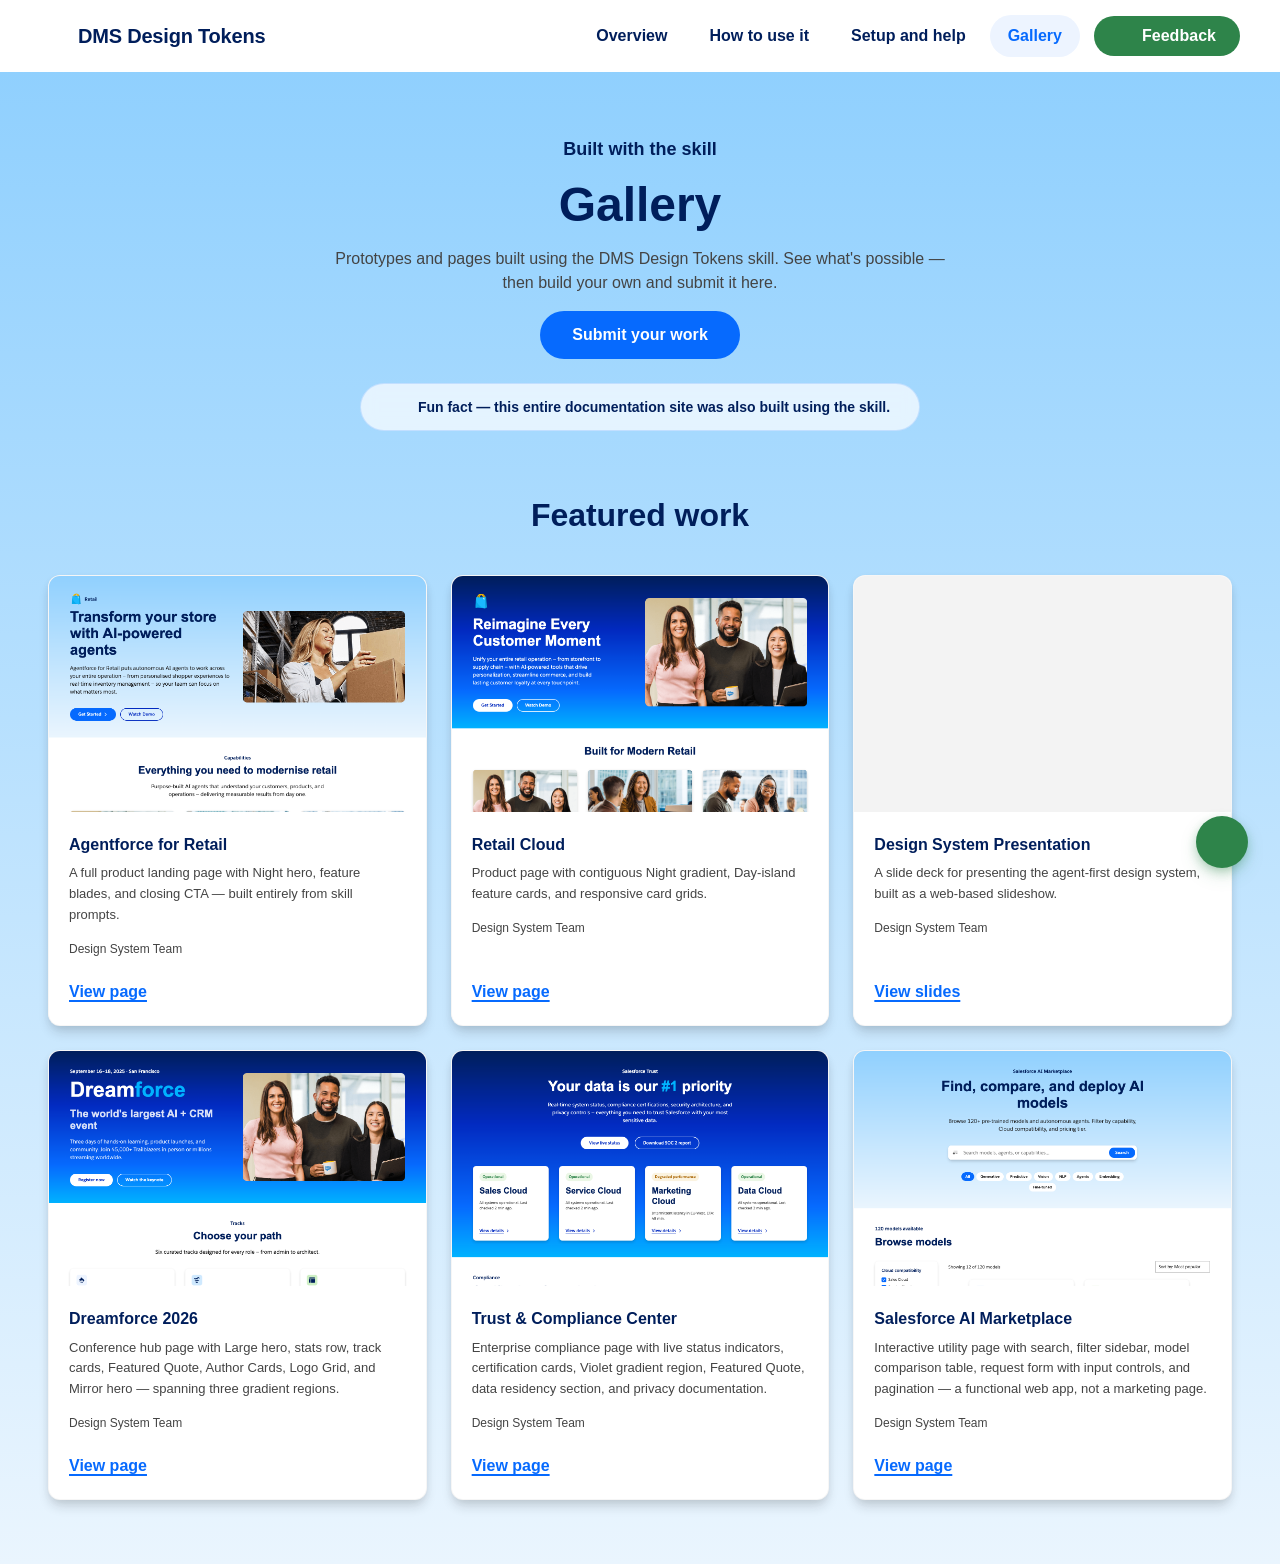
==== commit 9ec606f3: "preview html updates based on skill" ====
--- a/gallery.html
+++ b/gallery.html
@@ -29,6 +29,7 @@
       <a href="use-it.html" class="nav__tab-link">How to use it</a>
       <a href="setup-and-help.html" class="nav__tab-link">Setup and help</a>
       <a href="gallery.html" class="nav__tab-link active">Gallery</a>
+      <button class="sf-cta sf-cta--special sf-cta--medium nav__feedback" data-feedback-open><i class="icon icon--chat" aria-hidden="true" style="width:16px;height:16px;"></i> Feedback</button>
     </div>
   </div>
 </nav>
@@ -47,9 +48,15 @@
         See what's possible — then build your own and submit it here.
       </p>
       <div style="margin-top:16px;">
-        <a href="setup-and-help.html" class="sf-cta sf-cta--hero sf-cta--primary">Submit your work</a>
+        <button class="sf-cta sf-cta--hero sf-cta--primary" data-feedback-open>Submit your work</button>
       </div>
     </div>
+
+    <div class="fun-fact-banner">
+      <i class="icon icon--magicwand fun-fact-banner__icon" aria-hidden="true"></i>
+      <p class="fun-fact-banner__text"><strong>Fun fact</strong> — this entire documentation site was also built using the skill.</p>
+    </div>
+
   </div>
 </section>
 
@@ -63,8 +70,10 @@
     <div class="gallery-grid" style="margin-top:24px;">
 
       <article class="gallery-card">
-        <div class="gallery-card__preview" data-gallery-preview>
-          <iframe src="previews/agentforce-retail.html?embed" loading="lazy" title="Agentforce for Retail preview"></iframe>
+        <div class="gallery-card__preview">
+          <a href="previews/agentforce-retail.html" target="_blank" rel="noopener">
+            <img src="previews/screenshots/agentforce-retail.png" alt="Agentforce for Retail preview" class="gallery-card__img" />
+          </a>
         </div>
         <div class="gallery-card__info">
           <h3 class="gallery-card__title">Agentforce for Retail</h3>
@@ -77,8 +86,10 @@
       </article>
 
       <article class="gallery-card">
-        <div class="gallery-card__preview" data-gallery-preview>
-          <iframe src="previews/retail-cloud.html?embed" loading="lazy" title="Retail Cloud preview"></iframe>
+        <div class="gallery-card__preview">
+          <a href="previews/retail-cloud.html" target="_blank" rel="noopener">
+            <img src="previews/screenshots/retail-cloud.png" alt="Retail Cloud preview" class="gallery-card__img" />
+          </a>
         </div>
         <div class="gallery-card__info">
           <h3 class="gallery-card__title">Retail Cloud</h3>
@@ -105,8 +116,10 @@
       </article>
 
       <article class="gallery-card">
-        <div class="gallery-card__preview" data-gallery-preview>
-          <iframe src="previews/Dreamforce%202026.html?embed" loading="lazy" title="Dreamforce 2026 preview"></iframe>
+        <div class="gallery-card__preview">
+          <a href="previews/Dreamforce%202026.html" target="_blank" rel="noopener">
+            <img src="previews/screenshots/Dreamforce%202026.png" alt="Dreamforce 2026 preview" class="gallery-card__img" />
+          </a>
         </div>
         <div class="gallery-card__info">
           <h3 class="gallery-card__title">Dreamforce 2026</h3>
@@ -119,8 +132,10 @@
       </article>
 
       <article class="gallery-card">
-        <div class="gallery-card__preview" data-gallery-preview>
-          <iframe src="previews/Salesforce%20Trust%20%26%20Compliance%20Center.html?embed" loading="lazy" title="Trust & Compliance Center preview"></iframe>
+        <div class="gallery-card__preview">
+          <a href="previews/Salesforce%20Trust%20%26%20Compliance%20Center.html" target="_blank" rel="noopener">
+            <img src="previews/screenshots/Salesforce%20Trust%20%26%20Compliance%20Center.png" alt="Trust & Compliance Center preview" class="gallery-card__img" />
+          </a>
         </div>
         <div class="gallery-card__info">
           <h3 class="gallery-card__title">Trust &amp; Compliance Center</h3>
@@ -133,8 +148,10 @@
       </article>
 
       <article class="gallery-card">
-        <div class="gallery-card__preview" data-gallery-preview>
-          <iframe src="previews/Salesforce%20AI%20market%20place.html?embed" loading="lazy" title="Salesforce AI Marketplace preview"></iframe>
+        <div class="gallery-card__preview">
+          <a href="previews/Salesforce%20AI%20market%20place.html" target="_blank" rel="noopener">
+            <img src="previews/screenshots/Salesforce%20AI%20market%20place.png" alt="Salesforce AI Marketplace preview" class="gallery-card__img" />
+          </a>
         </div>
         <div class="gallery-card__info">
           <h3 class="gallery-card__title">Salesforce AI Marketplace</h3>
@@ -151,20 +168,40 @@
 </section>
 
 </section><!-- /sf-blade-region -->
+
+<!-- ═══ Feedback FAB + Overlay ═══ -->
+<button class="feedback-fab" data-feedback-open aria-label="Give feedback">
+  <i class="icon icon--chat" aria-hidden="true"></i>
+</button>
+<div class="feedback-backdrop" id="feedback-backdrop"></div>
+<div class="feedback-overlay" id="feedback-overlay">
+  <div class="feedback-overlay__header">
+    <button class="feedback-overlay__close" data-feedback-close aria-label="Close"><i class="icon icon--close" aria-hidden="true"></i></button>
+    <h3 class="feedback-overlay__title">Share your work &amp; give feedback</h3>
+    <p class="feedback-overlay__subtitle">Help us improve the skill — even rough results are useful signal.</p>
+  </div>
+  <div class="feedback-overlay__body">
+    <div class="feedback-overlay__section">
+      <p class="feedback-overlay__label">Join the conversation</p>
+      <p class="feedback-overlay__text">Connect with other creators, share what you've built, get tips, and help shape the skill. Drop screenshots, questions, or ideas — everything helps.</p>
+      <a href="https://salesforce.enterprise.slack.com/archives/C0BCZ8MQ8TU" target="_blank" rel="noopener" class="feedback-overlay__cta feedback-overlay__cta--primary">
+        <i class="icon icon--chat" aria-hidden="true"></i> Open Slack channel
+      </a>
+    </div>
+  </div>
+</div>
 
 <script src="js/app.js"></script>
 <script>
 (function () {
-  function scaleGalleryPreviews() {
-    document.querySelectorAll('[data-gallery-preview]').forEach(function (container) {
-      var iframe = container.querySelector('iframe');
-      if (!iframe) return;
-      var scale = container.offsetWidth / 1440;
-      iframe.style.transform = 'scale(' + scale + ')';
+  function scaleIframePreviews() {
+    document.querySelectorAll('[data-gallery-preview] iframe').forEach(function (iframe) {
+      var container = iframe.parentElement;
+      iframe.style.transform = 'scale(' + (container.offsetWidth / 1440) + ')';
     });
   }
-  window.addEventListener('load', scaleGalleryPreviews);
-  window.addEventListener('resize', scaleGalleryPreviews);
+  window.addEventListener('load', scaleIframePreviews);
+  window.addEventListener('resize', scaleIframePreviews);
 })();
 </script>
 </body>
--- a/css/style.css
+++ b/css/style.css
@@ -482,6 +482,17 @@
   box-shadow: inset 0 0 0 2px #FFFFFF;
   outline-color: #FFFFFF;
 }
+
+/* Variant: Special — green pill */
+.sf-cta--special {
+  background: var(--color-green-50, #2E844A);
+  color: var(--color-white, #FFFFFF);
+  border: none;
+}
+
+.sf-cta--special:hover { background: var(--color-green-20, #143B25); }
+.sf-cta--special:active { background: var(--color-green-20, #143B25); }
+.sf-cta--special:focus-visible { background: var(--color-green-20, #143B25); }
 
 /* ── Copy button ── */
 .copy-btn {
@@ -1137,7 +1148,7 @@
   margin: 32px 0;
 }
 
-/* ═══ Template previews (iframe, always desktop) ═══ */
+/* ═══ Template previews (screenshot images) ═══ */
 .template-preview {
   border-radius: 10px;
   overflow: hidden;
@@ -1162,19 +1173,11 @@
     0 12px 20px -2px rgba(24, 24, 24, 0.2);
 }
 
-.template-preview__wrap {
-  width: 1440px;
-  transform-origin: top left;
-  pointer-events: none;
-}
-
-.template-preview__iframe {
-  width: 1440px;
-  border: none;
+.template-preview__img {
+  width: 100%;
+  height: auto;
   display: block;
 }
-
-.template-preview__iframe { height: 100%; }
 
 .prose table {
   width: 100%;
@@ -1580,6 +1583,14 @@
   background: #F3F3F3;
   overflow: hidden;
   position: relative;
+}
+
+.gallery-card__img {
+  width: 100%;
+  height: 100%;
+  object-fit: cover;
+  object-position: top left;
+  display: block;
 }
 
 .gallery-card__preview iframe {
@@ -1684,6 +1695,38 @@
   flex-shrink: 0;
   width: 14px;
   height: 14px;
+}
+
+/* ── Fun fact banner ── */
+.fun-fact-banner {
+  display: flex;
+  align-items: center;
+  justify-content: center;
+  gap: 10px;
+  margin-top: 24px;
+  padding: 12px 24px;
+  border-radius: 999px;
+  background: rgba(255, 255, 255, 0.7);
+  backdrop-filter: blur(8px);
+  -webkit-backdrop-filter: blur(8px);
+  border: 1px solid rgba(6, 106, 254, 0.15);
+  max-width: 560px;
+  margin-inline: auto;
+}
+
+.fun-fact-banner__icon {
+  width: 18px;
+  height: 18px;
+  color: var(--color-fill-accent, #066AFE);
+  flex-shrink: 0;
+}
+
+.fun-fact-banner__text {
+  font-family: var(--font-family-body, "Salesforce Sans", Arial, sans-serif);
+  font-size: 14px;
+  font-weight: var(--font-weight-demi, 600);
+  color: var(--color-electric-blue-15, #001E5B);
+  margin: 0;
 }
 
 /* ── Gallery empty ── */
@@ -1863,4 +1906,227 @@
     font-size: 14px;
     border-radius: 10px;
   }
-}
+  .nav__feedback {
+    display: none;
+  }
+  .nav__tabs.is-open .nav__feedback {
+    display: inline-flex;
+    width: 100%;
+    justify-content: center;
+    margin-left: 0;
+    margin-top: 4px;
+  }
+  .feedback-fab { bottom: 20px; right: 20px; width: 48px; height: 48px; }
+  .feedback-fab .icon { width: 20px; height: 20px; }
+  .feedback-overlay {
+    bottom: 16px;
+    right: 16px;
+    max-width: calc(100vw - 32px);
+    width: calc(100vw - 32px);
+  }
+}
+
+/* ═══ Nav feedback CTA ═══ */
+.nav__feedback {
+  margin-left: 8px;
+  flex-shrink: 0;
+}
+
+/* ═══ Feedback FAB ═══ */
+.feedback-fab {
+  position: fixed;
+  bottom: 32px;
+  right: 32px;
+  z-index: 200;
+  width: 52px;
+  height: 52px;
+  border-radius: 50%;
+  background: var(--color-green-50, #2E844A);
+  color: #FFFFFF;
+  border: none;
+  cursor: pointer;
+  display: flex;
+  align-items: center;
+  justify-content: center;
+  box-shadow:
+    0 4px 12px -2px rgba(46, 132, 74, 0.4),
+    0 8px 20px -4px rgba(46, 132, 74, 0.25);
+  transition: background 0.2s, transform 0.15s, box-shadow 0.2s;
+}
+
+.feedback-fab:hover {
+  background: var(--color-green-20, #143B25);
+  transform: scale(1.08);
+  box-shadow:
+    0 6px 16px -2px rgba(46, 132, 74, 0.5),
+    0 12px 28px -4px rgba(46, 132, 74, 0.3);
+}
+
+.feedback-fab:active { transform: scale(0.95); }
+
+.feedback-fab .icon {
+  width: 22px;
+  height: 22px;
+}
+
+/* ═══ Feedback overlay ═══ */
+.feedback-backdrop {
+  position: fixed;
+  inset: 0;
+  z-index: 300;
+  background: rgba(0, 0, 0, 0.4);
+  backdrop-filter: blur(4px);
+  -webkit-backdrop-filter: blur(4px);
+  opacity: 0;
+  visibility: hidden;
+  transition: opacity 0.25s, visibility 0.25s;
+}
+
+.feedback-backdrop.is-open {
+  opacity: 1;
+  visibility: visible;
+}
+
+.feedback-overlay {
+  position: fixed;
+  z-index: 301;
+  bottom: 32px;
+  right: 32px;
+  width: 400px;
+  max-width: calc(100vw - 32px);
+  background: var(--color-surface-1, #FFFFFF);
+  border-radius: 20px;
+  box-shadow:
+    0 8px 32px -4px rgba(24, 24, 24, 0.2),
+    0 20px 48px -8px rgba(24, 24, 24, 0.15);
+  overflow: hidden;
+  transform: translateY(20px) scale(0.95);
+  opacity: 0;
+  visibility: hidden;
+  transition: transform 0.3s cubic-bezier(0.4, 0, 0.2, 1),
+              opacity 0.3s,
+              visibility 0.3s;
+}
+
+.feedback-overlay.is-open {
+  transform: translateY(0) scale(1);
+  opacity: 1;
+  visibility: visible;
+}
+
+.feedback-overlay__header {
+  background: var(--grad-night);
+  padding: 28px 28px 24px;
+  color: #FFFFFF;
+  position: relative;
+}
+
+.feedback-overlay__close {
+  position: absolute;
+  top: 16px;
+  right: 16px;
+  width: 28px;
+  height: 28px;
+  border-radius: 50%;
+  border: none;
+  background: rgba(255, 255, 255, 0.15);
+  color: #FFFFFF;
+  cursor: pointer;
+  display: flex;
+  align-items: center;
+  justify-content: center;
+  transition: background 0.15s;
+}
+
+.feedback-overlay__close:hover {
+  background: rgba(255, 255, 255, 0.3);
+}
+
+.feedback-overlay__close .icon {
+  width: 12px;
+  height: 12px;
+}
+
+.feedback-overlay__title {
+  font-family: var(--font-family-display);
+  font-size: var(--font-style-display-7-size, 20px);
+  font-weight: var(--font-weight-demi, 600);
+  line-height: 1.3;
+  margin-bottom: 4px;
+}
+
+.feedback-overlay__subtitle {
+  font-family: var(--font-family-body);
+  font-size: 13px;
+  color: rgba(255, 255, 255, 0.7);
+  line-height: 1.5;
+}
+
+.feedback-overlay__body {
+  padding: 24px 28px 28px;
+}
+
+.feedback-overlay__section {
+  margin-bottom: 20px;
+}
+
+.feedback-overlay__section:last-child {
+  margin-bottom: 0;
+}
+
+.feedback-overlay__label {
+  font-family: var(--font-family-body, "Salesforce Sans", Arial, sans-serif);
+  font-weight: var(--font-weight-bold, 700);
+  font-size: var(--font-style-body-copy-4-size, 14px);
+  color: var(--color-on-surface-1, #001E5B);
+  margin-bottom: 6px;
+}
+
+.feedback-overlay__text {
+  font-family: var(--font-family-body);
+  font-size: 13px;
+  color: var(--color-on-surface-2, #444444);
+  line-height: 1.6;
+  margin-bottom: 12px;
+}
+
+.feedback-overlay__cta {
+  display: flex;
+  align-items: center;
+  gap: 8px;
+  width: 100%;
+  justify-content: center;
+  padding: 12px 24px;
+  border-radius: 999px;
+  font-family: var(--font-family-body, "Salesforce Sans", Arial, sans-serif);
+  font-weight: var(--font-weight-bold, 700);
+  font-size: 15px;
+  text-decoration: none;
+  cursor: pointer;
+  border: none;
+  transition: background 0.2s;
+}
+
+.feedback-overlay__cta--primary {
+  background: var(--color-fill-accent, #066AFE);
+  color: var(--color-on-fill-accent, #FFFFFF);
+}
+
+.feedback-overlay__cta--primary:hover {
+  background: var(--color-fill-accent-hover, #022AC0);
+}
+
+.feedback-overlay__cta--secondary {
+  background: transparent;
+  color: var(--color-link, #066AFE);
+  box-shadow: inset 0 0 0 2px var(--color-border-accent, #022AC0);
+}
+
+.feedback-overlay__cta--secondary:hover {
+  background: var(--color-fill-neutral-hover, #EAF5FE);
+}
+
+.feedback-overlay__cta .icon {
+  width: 16px;
+  height: 16px;
+}
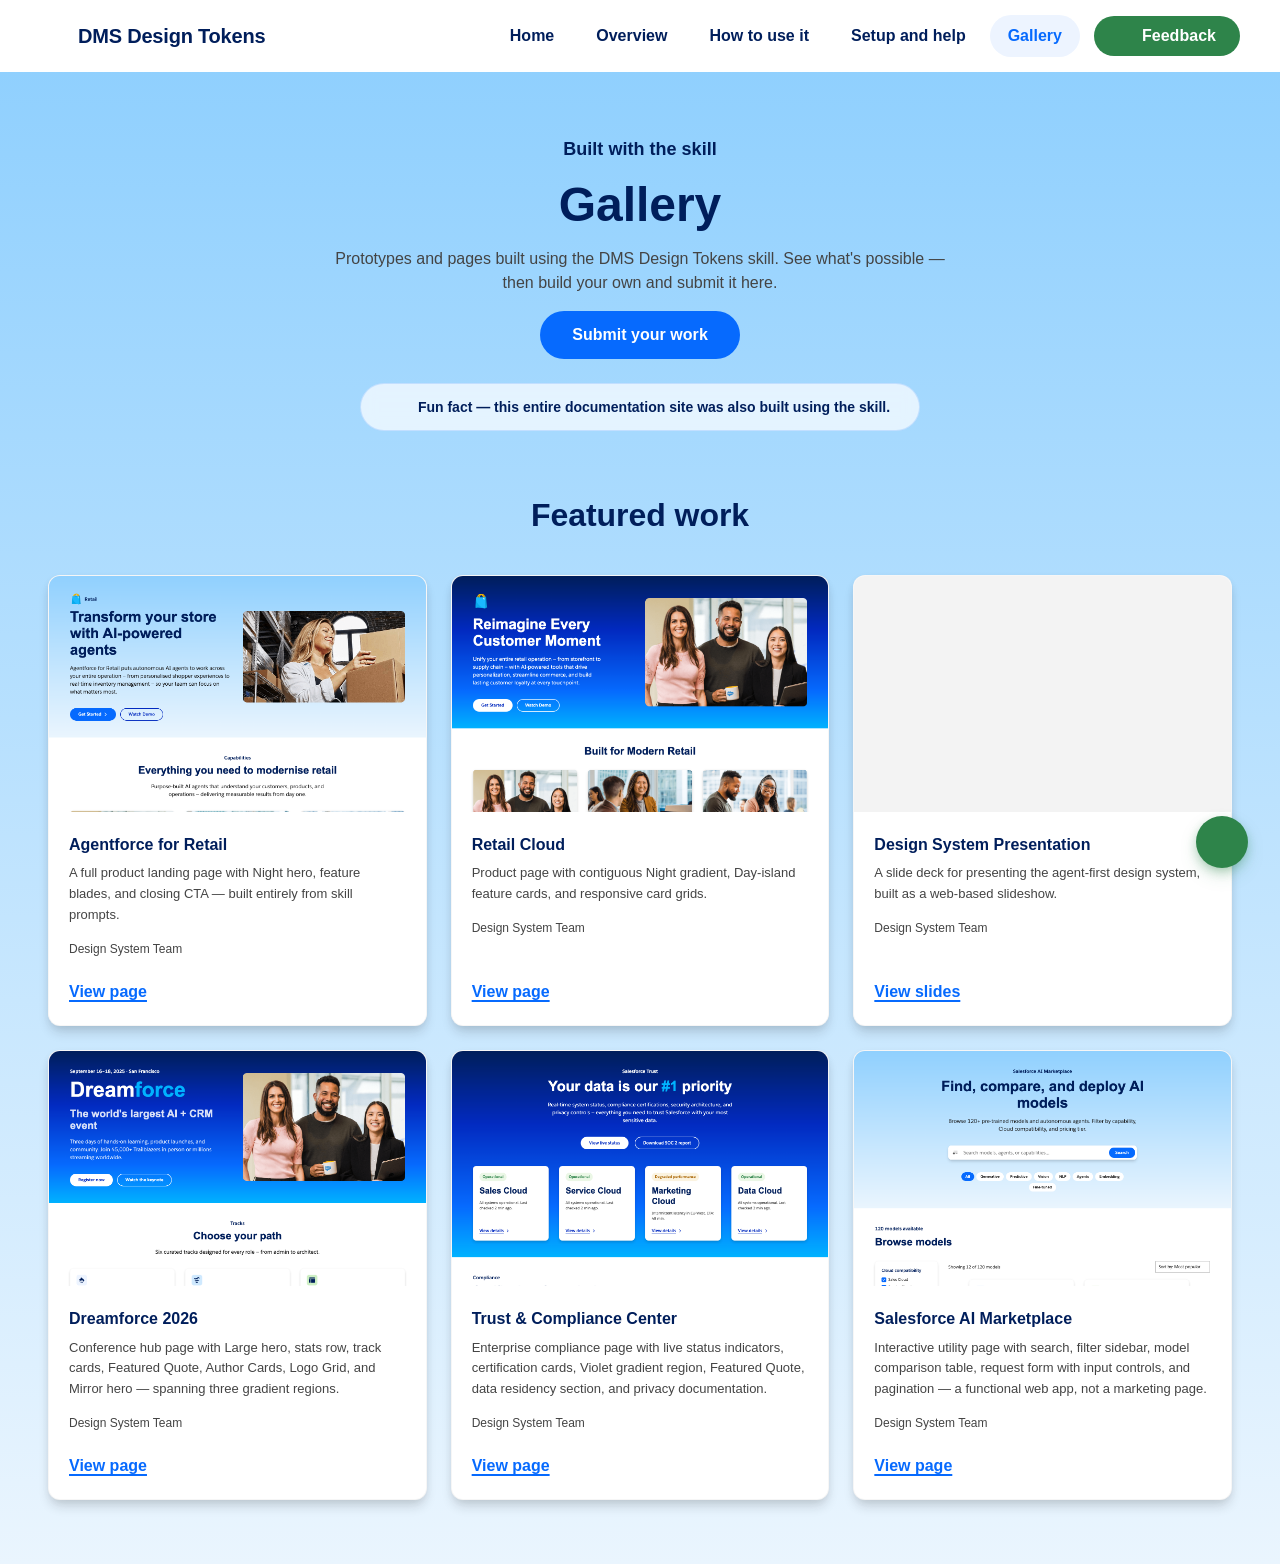
==== commit 0259a1e2: "refine homepage: dark 4-col tiles, new headline, add Home nav - Add Home tab to nav on all pages - C" ====
--- a/gallery.html
+++ b/gallery.html
@@ -10,14 +10,14 @@
   <link rel="stylesheet" href="https://sfdc-ui-documentation-667d4c5e8394.herokuapp.com/dms-design-tokens/fonts.css">
   <link rel="stylesheet" href="https://sfdc-ui-documentation-667d4c5e8394.herokuapp.com/dms-design-tokens/tokens.css">
   <link rel="stylesheet" href="https://sfdc-ui-documentation-667d4c5e8394.herokuapp.com/salesforce-tokens/icons.css">
-  <link rel="stylesheet" href="css/style.css">
+  <link rel="stylesheet" href="css/style.css?v=20260625">
 </head>
 <body>
 
 <!-- ═══ Navigation ═══ -->
 <nav class="nav">
   <div class="nav__inner">
-    <a href="index.html" class="nav__logo">
+    <a href="/" class="nav__logo">
       <i class="icon icon--salesforce1 nav__logo-icon"></i>
       DMS Design Tokens
     </a>
@@ -25,7 +25,8 @@
       <span></span><span></span><span></span>
     </button>
     <div class="nav__tabs">
-      <a href="index.html" class="nav__tab-link">Overview</a>
+      <a href="/" class="nav__tab-link">Home</a>
+      <a href="overview.html" class="nav__tab-link">Overview</a>
       <a href="use-it.html" class="nav__tab-link">How to use it</a>
       <a href="setup-and-help.html" class="nav__tab-link">Setup and help</a>
       <a href="gallery.html" class="nav__tab-link active">Gallery</a>
@@ -173,8 +174,8 @@
 <button class="feedback-fab" data-feedback-open aria-label="Give feedback">
   <i class="icon icon--chat" aria-hidden="true"></i>
 </button>
-<div class="feedback-backdrop" id="feedback-backdrop"></div>
-<div class="feedback-overlay" id="feedback-overlay">
+<div class="feedback-backdrop" id="feedback-backdrop" style="display:none;"></div>
+<div class="feedback-overlay" id="feedback-overlay" style="display:none;">
   <div class="feedback-overlay__header">
     <button class="feedback-overlay__close" data-feedback-close aria-label="Close"><i class="icon icon--close" aria-hidden="true"></i></button>
     <h3 class="feedback-overlay__title">Share your work &amp; give feedback</h3>
@@ -191,7 +192,7 @@
   </div>
 </div>
 
-<script src="js/app.js"></script>
+<script src="js/app.js?v=20260625"></script>
 <script>
 (function () {
   function scaleIframePreviews() {
--- a/css/style.css
+++ b/css/style.css
@@ -1695,6 +1695,294 @@
   flex-shrink: 0;
   width: 14px;
   height: 14px;
+}
+
+/* ═══ Homepage ═══ */
+
+/* ── Hero badge ── */
+.home-hero__badge {
+  display: inline-flex;
+  align-items: center;
+  gap: 8px;
+  padding: 6px 16px 6px 12px;
+  border-radius: 999px;
+  background: rgba(255, 255, 255, 0.08);
+  border: 1px solid rgba(255, 255, 255, 0.15);
+  backdrop-filter: blur(8px);
+  -webkit-backdrop-filter: blur(8px);
+  margin-bottom: 24px;
+  font-family: var(--font-family-body, "Salesforce Sans", Arial, sans-serif);
+  font-size: var(--font-style-body-copy-4-size, 14px);
+  font-weight: var(--font-weight-bold, 700);
+  color: var(--color-electric-blue-80, #A8CBFF);
+  letter-spacing: 0.04em;
+  text-transform: uppercase;
+}
+
+/* ── Prototype disclaimer ── */
+.home-disclaimer {
+  display: flex;
+  align-items: flex-start;
+  gap: 16px;
+  padding: 20px 24px;
+  margin: 0 auto;
+  max-width: 960px;
+  border-radius: var(--radius-card, 12px);
+  background: #FFFBEB;
+  border: 1px solid #FDE68A;
+  box-shadow:
+    0 2px 8px -2px rgba(24, 24, 24, 0.06),
+    0 4px 12px -4px rgba(24, 24, 24, 0.08);
+}
+
+.home-disclaimer__icon {
+  flex-shrink: 0;
+  width: 36px;
+  height: 36px;
+  border-radius: 10px;
+  background: #FEF3C7;
+  border: 1px solid #FDE68A;
+  display: flex;
+  align-items: center;
+  justify-content: center;
+  color: #92400E;
+  margin-top: 2px;
+}
+
+.home-disclaimer__content { flex: 1; }
+
+.home-disclaimer__title {
+  font-family: var(--font-family-display, "Avant Garde For Salesforce", Arial, sans-serif);
+  font-size: var(--font-style-body-copy-2-bold-size, 18px);
+  font-weight: var(--font-weight-demi, 600);
+  color: #92400E;
+  line-height: 1.3;
+  margin-bottom: 6px;
+}
+
+.home-disclaimer__body {
+  font-family: var(--font-family-body, "Salesforce Sans", Arial, sans-serif);
+  font-size: var(--font-style-body-copy-4-size, 14px);
+  color: #78350F;
+  line-height: 1.65;
+}
+
+.home-disclaimer__body strong {
+  font-weight: var(--font-weight-bold, 700);
+  color: #92400E;
+}
+
+/* ── Home tile grid ── */
+.home-grid {
+  display: grid;
+  grid-template-columns: repeat(2, 1fr);
+  gap: 24px;
+}
+
+.home-grid--4 {
+  grid-template-columns: repeat(4, 1fr);
+  gap: 20px;
+}
+
+/* ── Individual tiles ── */
+.home-tile {
+  position: relative;
+  display: flex;
+  flex-direction: column;
+  padding: 36px 32px 32px;
+  border-radius: 20px;
+  background: var(--color-surface-1, #FFFFFF);
+  border: 1px solid rgba(24, 24, 24, 0.04);
+  box-shadow:
+    0 2px 8px -2px rgba(24, 24, 24, 0.08),
+    0 8px 20px -4px rgba(24, 24, 24, 0.12);
+  text-decoration: none;
+  color: inherit;
+  overflow: hidden;
+  transition:
+    transform 0.3s cubic-bezier(0.4, 0, 0.2, 1),
+    box-shadow 0.3s cubic-bezier(0.4, 0, 0.2, 1);
+  cursor: pointer;
+}
+
+.home-tile:hover {
+  transform: translateY(-6px);
+  box-shadow:
+    0 8px 24px -4px rgba(24, 24, 24, 0.14),
+    0 20px 40px -8px rgba(24, 24, 24, 0.18);
+}
+
+.home-tile__glow {
+  position: absolute;
+  top: -80px;
+  right: -80px;
+  width: 240px;
+  height: 240px;
+  border-radius: 50%;
+  opacity: 0.08;
+  transition: opacity 0.4s, transform 0.4s;
+  pointer-events: none;
+}
+
+.home-tile:hover .home-tile__glow {
+  opacity: 0.15;
+  transform: scale(1.2);
+}
+
+/* Color variants — glow + icon background */
+.home-tile--blue .home-tile__glow { background: var(--color-fill-accent, #066AFE); }
+.home-tile--teal .home-tile__glow { background: var(--color-cloud-blue-68, #00B3FF); }
+.home-tile--violet .home-tile__glow { background: #8B5CF6; }
+.home-tile--green .home-tile__glow { background: var(--color-green-50, #2E844A); }
+
+.home-tile__icon-wrap {
+  width: 56px;
+  height: 56px;
+  border-radius: 16px;
+  display: flex;
+  align-items: center;
+  justify-content: center;
+  margin-bottom: 20px;
+  position: relative;
+  z-index: 1;
+}
+
+.home-tile__icon-wrap .icon {
+  width: 28px;
+  height: 28px;
+}
+
+.home-tile__icon-wrap--blue {
+  background: linear-gradient(135deg, var(--color-electric-blue-95, #EDF4FF), rgba(6, 106, 254, 0.15));
+  color: var(--color-fill-accent, #066AFE);
+}
+
+.home-tile__icon-wrap--teal {
+  background: linear-gradient(135deg, #E0F7FA, rgba(0, 179, 255, 0.15));
+  color: var(--color-cloud-blue-68, #00B3FF);
+}
+
+.home-tile__icon-wrap--violet {
+  background: linear-gradient(135deg, #F0E8FC, rgba(139, 92, 246, 0.15));
+  color: #7C3AED;
+}
+
+.home-tile__icon-wrap--green {
+  background: linear-gradient(135deg, #ECFDF5, rgba(46, 132, 74, 0.15));
+  color: var(--color-green-50, #2E844A);
+}
+
+.home-tile__title {
+  font-family: var(--font-family-display, "Avant Garde For Salesforce", Arial, sans-serif);
+  font-size: var(--font-style-display-6-size, 24px);
+  font-weight: var(--font-weight-demi, 600);
+  color: var(--color-on-surface-1, #001E5B);
+  line-height: 1.25;
+  margin-bottom: 8px;
+  position: relative;
+  z-index: 1;
+}
+
+.home-tile__desc {
+  font-family: var(--font-family-body, "Salesforce Sans", Arial, sans-serif);
+  font-size: var(--font-style-body-copy-3-size, 16px);
+  color: var(--color-on-surface-2, #444444);
+  line-height: 1.6;
+  flex: 1;
+  position: relative;
+  z-index: 1;
+}
+
+.home-tile__cta {
+  display: inline-flex;
+  align-items: center;
+  gap: 6px;
+  margin-top: 20px;
+  font-family: var(--font-family-body, "Salesforce Sans", Arial, sans-serif);
+  font-size: var(--font-style-body-copy-3-size, 16px);
+  font-weight: var(--font-weight-bold, 700);
+  position: relative;
+  z-index: 1;
+  transition: gap 0.25s;
+}
+
+.home-tile:hover .home-tile__cta { gap: 10px; }
+
+.home-tile--blue .home-tile__cta { color: var(--color-fill-accent, #066AFE); }
+.home-tile--teal .home-tile__cta { color: #0891B2; }
+.home-tile--violet .home-tile__cta { color: #7C3AED; }
+.home-tile--green .home-tile__cta { color: var(--color-green-50, #2E844A); }
+
+.home-tile__cta-label {
+  text-decoration: underline;
+  text-decoration-thickness: 1.5px;
+  text-underline-offset: 3px;
+}
+
+/* ── Dark tile variant ── */
+.home-tile--dark {
+  background: var(--color-electric-blue-15, #001E5B);
+  border-color: rgba(255, 255, 255, 0.08);
+  padding: 28px 24px 24px;
+}
+
+.home-tile--dark .home-tile__title {
+  color: #FFFFFF;
+  font-size: var(--font-style-display-7-size, 20px);
+}
+
+.home-tile--dark .home-tile__cta {
+  color: var(--color-cloud-blue-68, #00B3FF);
+}
+
+.home-tile--dark:hover {
+  box-shadow:
+    0 8px 24px -4px rgba(0, 0, 0, 0.3),
+    0 20px 40px -8px rgba(0, 0, 0, 0.25);
+}
+
+.home-tile--dark.home-tile--blue .home-tile__cta { color: var(--color-electric-blue-80, #A8CBFF); }
+.home-tile--dark.home-tile--teal .home-tile__cta { color: #67E8F9; }
+.home-tile--dark.home-tile--violet .home-tile__cta { color: #C4B5FD; }
+.home-tile--dark.home-tile--green .home-tile__cta { color: #86EFAC; }
+
+/* ── Gradient accent line at top of each tile ── */
+.home-tile::before {
+  content: '';
+  position: absolute;
+  top: 0;
+  left: 0;
+  right: 0;
+  height: 4px;
+  border-radius: 20px 20px 0 0;
+}
+
+.home-tile--blue::before {
+  background: linear-gradient(90deg, var(--color-electric-blue-30, #022AC0), var(--color-fill-accent, #066AFE), var(--color-cloud-blue-68, #00B3FF));
+}
+
+.home-tile--teal::before {
+  background: linear-gradient(90deg, var(--color-fill-accent, #066AFE), var(--color-cloud-blue-68, #00B3FF), #67E8F9);
+}
+
+.home-tile--violet::before {
+  background: linear-gradient(90deg, #6D28D9, #8B5CF6, #C084FC);
+}
+
+.home-tile--green::before {
+  background: linear-gradient(90deg, #15803D, var(--color-green-50, #2E844A), #4ADE80);
+}
+
+/* ── Home responsive ── */
+@media (max-width: 1023.98px) and (min-width: 768px) {
+  .home-grid--4 { grid-template-columns: repeat(2, 1fr); }
+}
+
+@media (max-width: 767.98px) {
+  .home-grid, .home-grid--4 { grid-template-columns: 1fr; }
+  .home-tile { padding: 28px 24px 24px; }
+  .home-tile__title { font-size: 20px; }
+  .home-disclaimer { flex-direction: column; gap: 12px; }
 }
 
 /* ── Fun fact banner ── */
@@ -1972,7 +2260,10 @@
 /* ═══ Feedback overlay ═══ */
 .feedback-backdrop {
   position: fixed;
-  inset: 0;
+  top: 0;
+  left: 0;
+  right: 0;
+  bottom: 0;
   z-index: 300;
   background: rgba(0, 0, 0, 0.4);
   backdrop-filter: blur(4px);
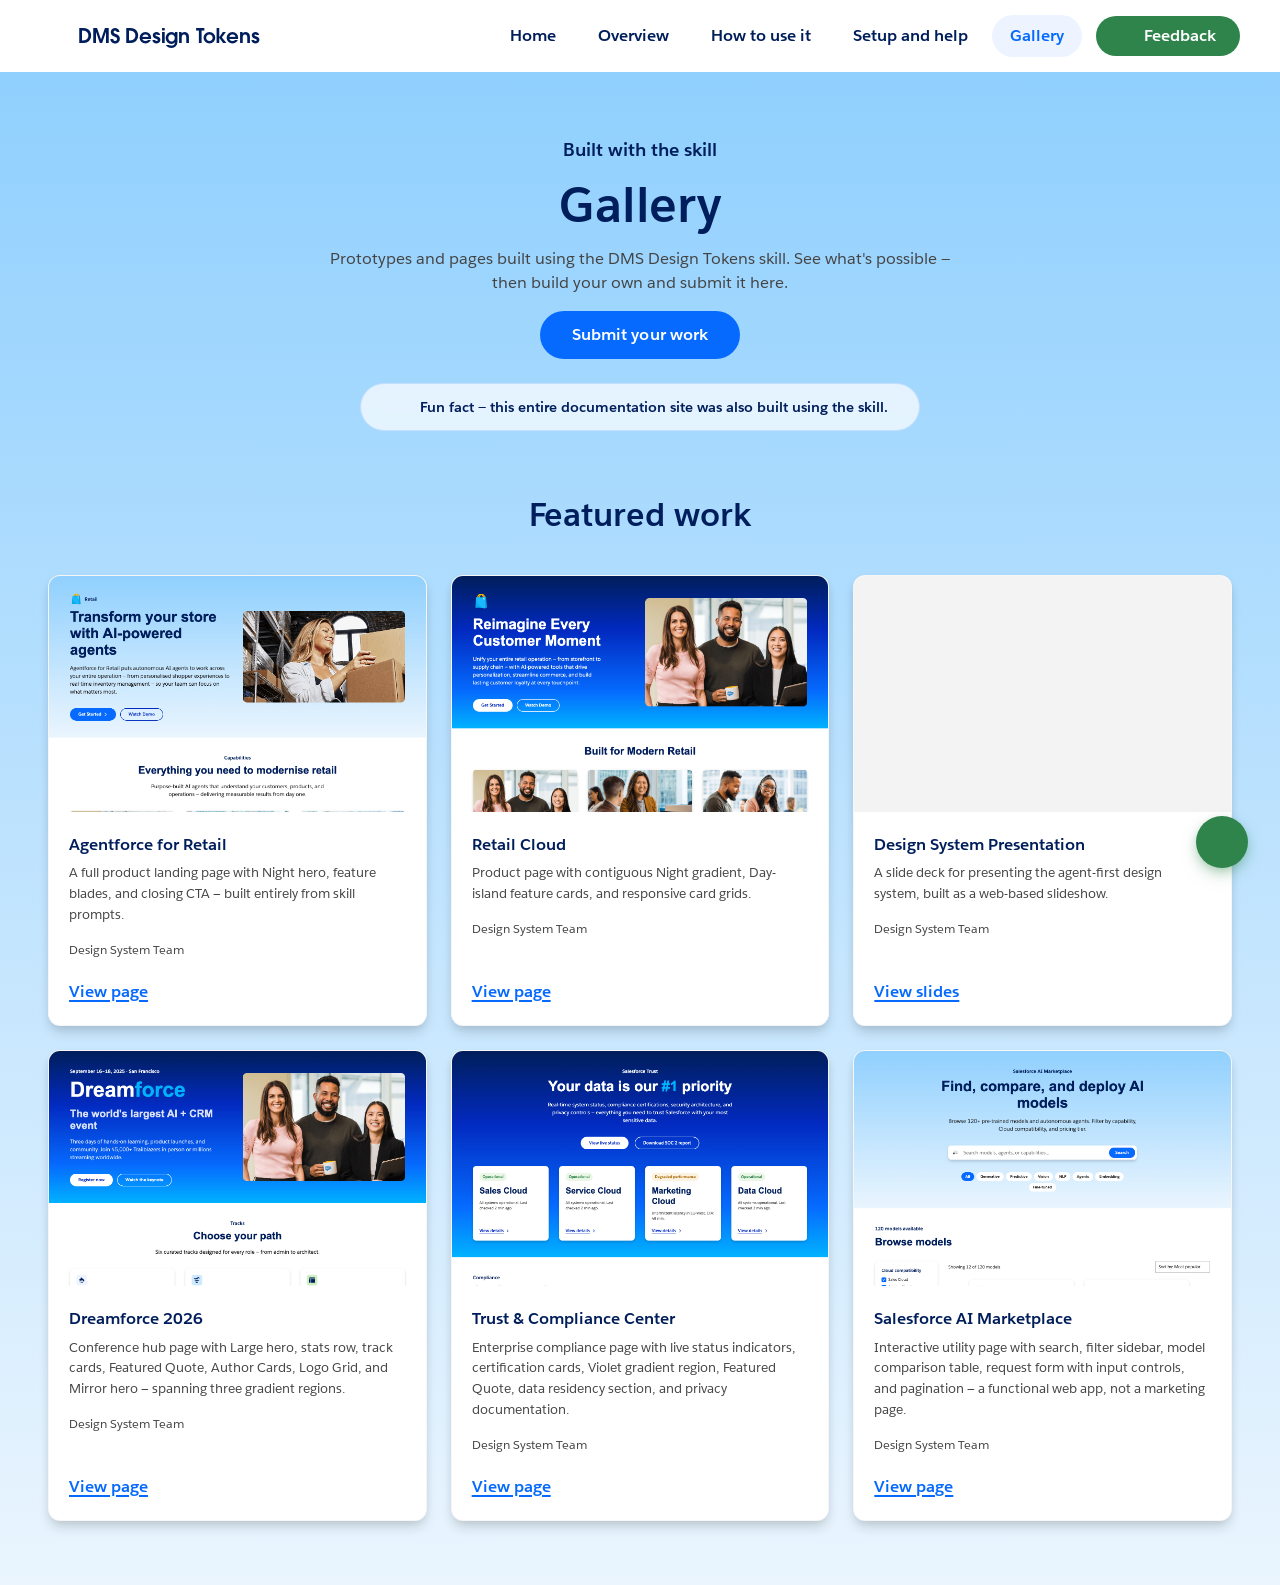
==== commit 66dfa0c8: "preview html updates based on skill" ====
--- a/gallery.html
+++ b/gallery.html
@@ -7,7 +7,7 @@
   <meta name="description" content="Pages and components built using the DMS Design Tokens skill. Each entry shows the prompt used and a live preview.">
   <link rel="icon" type="image/svg+xml" href="public/favicon.svg">
   <!-- Bundle assets — fonts, tokens, icons all from the hosted URL -->
-  <link rel="stylesheet" href="https://sfdc-ui-documentation-667d4c5e8394.herokuapp.com/dms-design-tokens/fonts.css">
+  <link rel="stylesheet" href="css/fonts.css">
   <link rel="stylesheet" href="https://sfdc-ui-documentation-667d4c5e8394.herokuapp.com/dms-design-tokens/tokens.css">
   <link rel="stylesheet" href="https://sfdc-ui-documentation-667d4c5e8394.herokuapp.com/salesforce-tokens/icons.css">
   <link rel="stylesheet" href="css/style.css?v=20260625">
@@ -17,7 +17,7 @@
 <!-- ═══ Navigation ═══ -->
 <nav class="nav">
   <div class="nav__inner">
-    <a href="/" class="nav__logo">
+    <a href="index.html" class="nav__logo">
       <i class="icon icon--salesforce1 nav__logo-icon"></i>
       DMS Design Tokens
     </a>
@@ -25,7 +25,7 @@
       <span></span><span></span><span></span>
     </button>
     <div class="nav__tabs">
-      <a href="/" class="nav__tab-link">Home</a>
+      <a href="index.html" class="nav__tab-link">Home</a>
       <a href="overview.html" class="nav__tab-link">Overview</a>
       <a href="use-it.html" class="nav__tab-link">How to use it</a>
       <a href="setup-and-help.html" class="nav__tab-link">Setup and help</a>
--- a/css/fonts.css
+++ b/css/fonts.css
@@ -0,0 +1,41 @@
+@font-face {
+  font-family: "Avant Garde For Salesforce";
+  src: url("../fonts/AvantGardeForSalesforceW05-Dm.woff2") format("woff2");
+  font-weight: 600;
+  font-style: normal;
+  font-display: swap;
+}
+
+@font-face {
+  font-family: "ITC Avant Garde";
+  src:
+    url("../fonts/ITCAvantGardeGothic-Demi.woff2") format("woff2"),
+    url("../fonts/ITCAvantGardeGothic-Demi.woff") format("woff");
+  font-weight: 600;
+  font-style: normal;
+  font-display: swap;
+}
+
+@font-face {
+  font-family: "Salesforce Sans";
+  src: url("../fonts/SalesforceSans-Regular.woff2") format("woff2");
+  font-weight: 400;
+  font-style: normal;
+  font-display: swap;
+}
+
+@font-face {
+  font-family: "Salesforce Sans";
+  src: url("../fonts/SalesforceSans-Italic.woff2") format("woff2");
+  font-weight: 400;
+  font-style: italic;
+  font-display: swap;
+}
+
+@font-face {
+  font-family: "Salesforce Sans";
+  src: url("../fonts/SalesforceSans-Bold.woff2") format("woff2");
+  font-weight: 700;
+  font-style: normal;
+  font-display: swap;
+}
--- a/css/style.css
+++ b/css/style.css
@@ -1719,57 +1719,61 @@
   text-transform: uppercase;
 }
 
-/* ── Prototype disclaimer ── */
-.home-disclaimer {
-  display: flex;
-  align-items: flex-start;
-  gap: 16px;
-  padding: 20px 24px;
-  margin: 0 auto;
-  max-width: 960px;
-  border-radius: var(--radius-card, 12px);
-  background: #FFFBEB;
-  border: 1px solid #FDE68A;
-  box-shadow:
-    0 2px 8px -2px rgba(24, 24, 24, 0.06),
-    0 4px 12px -4px rgba(24, 24, 24, 0.08);
-}
-
-.home-disclaimer__icon {
+/* ── Day-themed hero badge ── */
+.home-hero__badge--day {
+  background: var(--color-electric-blue-95, #EDF4FF);
+  border: 1px solid rgba(6, 106, 254, 0.15);
+  color: var(--color-fill-accent, #066AFE);
+}
+
+.home-hero__badge--day .icon {
+  color: var(--color-fill-accent, #066AFE);
+}
+
+/* ── Prototype static banner ── */
+.proto-banner {
+  width: 100%;
+  background: var(--color-electric-blue-15, #001E5B);
+  padding: 18px 24px;
+  display: flex;
+  align-items: center;
+  justify-content: center;
+  gap: 14px;
+}
+
+.proto-banner__text {
+  font-family: var(--font-family-body, "Salesforce Sans", Arial, sans-serif);
+  font-size: var(--font-style-body-copy-3-size, 16px);
+  font-weight: var(--font-weight-demi, 600);
+  color: rgba(255, 255, 255, 0.85);
+  letter-spacing: 0.01em;
+  text-align: center;
+}
+
+.proto-banner__star {
+  width: 18px;
+  height: 18px;
+  color: var(--color-cloud-blue-68, #00B3FF);
   flex-shrink: 0;
-  width: 36px;
-  height: 36px;
-  border-radius: 10px;
-  background: #FEF3C7;
-  border: 1px solid #FDE68A;
-  display: flex;
-  align-items: center;
-  justify-content: center;
-  color: #92400E;
-  margin-top: 2px;
-}
-
-.home-disclaimer__content { flex: 1; }
-
-.home-disclaimer__title {
-  font-family: var(--font-family-display, "Avant Garde For Salesforce", Arial, sans-serif);
-  font-size: var(--font-style-body-copy-2-bold-size, 18px);
-  font-weight: var(--font-weight-demi, 600);
-  color: #92400E;
-  line-height: 1.3;
-  margin-bottom: 6px;
-}
-
-.home-disclaimer__body {
-  font-family: var(--font-family-body, "Salesforce Sans", Arial, sans-serif);
-  font-size: var(--font-style-body-copy-4-size, 14px);
-  color: #78350F;
-  line-height: 1.65;
-}
-
-.home-disclaimer__body strong {
-  font-weight: var(--font-weight-bold, 700);
-  color: #92400E;
+}
+
+.proto-banner__star--left {
+  animation: proto-twinkle-left 2.4s ease-in-out infinite;
+}
+
+.proto-banner__star--right {
+  animation: proto-twinkle-right 2.4s ease-in-out infinite;
+  animation-delay: 1.2s;
+}
+
+@keyframes proto-twinkle-left {
+  0%, 100% { opacity: 0.4; transform: scale(0.85) rotate(0deg); }
+  50% { opacity: 1; transform: scale(1.15) rotate(-15deg); }
+}
+
+@keyframes proto-twinkle-right {
+  0%, 100% { opacity: 0.4; transform: scale(0.85) rotate(0deg); }
+  50% { opacity: 1; transform: scale(1.15) rotate(15deg); }
 }
 
 /* ── Home tile grid ── */
@@ -1919,58 +1923,102 @@
   text-underline-offset: 3px;
 }
 
-/* ── Dark tile variant ── */
-.home-tile--dark {
+/* ── Home hero eyebrow ── */
+.home-hero__eyebrow {
+  font-family: var(--font-family-body, "Salesforce Sans", Arial, sans-serif);
+  font-size: var(--font-style-body-copy-2-size, 18px);
+  font-weight: 600;
+  color: var(--color-neutral-10, #181818);
+  margin: 0 0 8px;
+  letter-spacing: 0.01em;
+}
+
+/* ── Pastel gradient tile variant ── */
+.home-tile--pastel {
+  border: none;
+  padding: 28px 24px 24px;
+  min-height: 260px;
+  justify-content: flex-start;
+  gap: 0;
+}
+
+.home-tile--pink {
+  background: var(--color-pink-60, #FF538A);
+}
+
+.home-tile--yellow {
+  background: var(--color-yellow-80, #FCC003);
+}
+
+.home-tile--teal-pastel {
+  background: var(--color-teal-80, #04E1CB);
+}
+
+.home-tile--violet-pastel {
+  background: var(--color-violet-65, #D17DFE);
+}
+
+.home-tile--pastel .home-tile__title {
+  font-size: 32px;
+  margin-bottom: 4px;
+  color: var(--color-electric-blue-15, #001E5B);
+}
+
+/* ── Tile top row (icon left, arrow right) ── */
+.home-tile__top {
+  display: flex;
+  align-items: center;
+  justify-content: space-between;
+  width: 100%;
+  margin-bottom: 92px;
+}
+
+/* ── Tile icon (bare, no container) ── */
+.home-tile__icon {
+  width: 40px;
+  height: 40px;
+  flex-shrink: 0;
+  color: var(--color-electric-blue-15, #001E5B);
+}
+
+/* ── Circular arrow button ── */
+.home-tile__arrow {
+  display: flex;
+  align-items: center;
+  justify-content: center;
+  width: 48px;
+  height: 48px;
+  border-radius: 50%;
   background: var(--color-electric-blue-15, #001E5B);
-  border-color: rgba(255, 255, 255, 0.08);
-  padding: 28px 24px 24px;
-}
-
-.home-tile--dark .home-tile__title {
+  flex-shrink: 0;
+  transition: transform 0.25s ease;
+}
+
+.home-tile__arrow .icon {
+  width: 22px;
+  height: 22px;
   color: #FFFFFF;
-  font-size: var(--font-style-display-7-size, 20px);
-}
-
-.home-tile--dark .home-tile__cta {
-  color: var(--color-cloud-blue-68, #00B3FF);
-}
-
-.home-tile--dark:hover {
-  box-shadow:
-    0 8px 24px -4px rgba(0, 0, 0, 0.3),
-    0 20px 40px -8px rgba(0, 0, 0, 0.25);
-}
-
-.home-tile--dark.home-tile--blue .home-tile__cta { color: var(--color-electric-blue-80, #A8CBFF); }
-.home-tile--dark.home-tile--teal .home-tile__cta { color: #67E8F9; }
-.home-tile--dark.home-tile--violet .home-tile__cta { color: #C4B5FD; }
-.home-tile--dark.home-tile--green .home-tile__cta { color: #86EFAC; }
-
-/* ── Gradient accent line at top of each tile ── */
-.home-tile::before {
-  content: '';
-  position: absolute;
-  top: 0;
-  left: 0;
-  right: 0;
-  height: 4px;
-  border-radius: 20px 20px 0 0;
-}
-
-.home-tile--blue::before {
-  background: linear-gradient(90deg, var(--color-electric-blue-30, #022AC0), var(--color-fill-accent, #066AFE), var(--color-cloud-blue-68, #00B3FF));
-}
-
-.home-tile--teal::before {
-  background: linear-gradient(90deg, var(--color-fill-accent, #066AFE), var(--color-cloud-blue-68, #00B3FF), #67E8F9);
-}
-
-.home-tile--violet::before {
-  background: linear-gradient(90deg, #6D28D9, #8B5CF6, #C084FC);
-}
-
-.home-tile--green::before {
-  background: linear-gradient(90deg, #15803D, var(--color-green-50, #2E844A), #4ADE80);
+  transition: transform 0.3s cubic-bezier(0.34, 1.56, 0.64, 1);
+}
+
+.home-tile:hover .home-tile__arrow .icon {
+  transform: translate(3px, -3px);
+}
+
+/* ── Tile body group (title + desc tight together) ── */
+.home-tile__body {
+  display: flex;
+  flex-direction: column;
+  gap: 0;
+  flex: 1;
+}
+
+.home-tile__desc {
+  font-family: var(--font-family-body, "Salesforce Sans", Arial, sans-serif);
+  font-size: 18px;
+  font-weight: 400;
+  line-height: 1.5;
+  color: var(--color-neutral-10, #181818);
 }
 
 /* ── Home responsive ── */
@@ -1982,7 +2030,6 @@
   .home-grid, .home-grid--4 { grid-template-columns: 1fr; }
   .home-tile { padding: 28px 24px 24px; }
   .home-tile__title { font-size: 20px; }
-  .home-disclaimer { flex-direction: column; gap: 12px; }
 }
 
 /* ── Fun fact banner ── */
@@ -2134,40 +2181,9 @@
 
 /* ═══ Responsive ═══ */
 
-/* Tablet Portrait (768–1023px) */
-@media (max-width: 1023.98px) and (min-width: 768px) {
-  .blade,
-  .blade--night-hero {
-    padding-inline: var(--space-grid-tablet-portrait-margin, 32px);
-    padding-block: 48px;
-  }
-  .pillars { grid-template-columns: 1fr; }
-  .card-grid--3 { grid-template-columns: repeat(2, 1fr); }
-  .stats { grid-template-columns: repeat(2, 1fr); }
-  .nav__inner { padding: 0 32px; }
-  .nav__tab-link { padding: 6px 14px; font-size: 13px; }
-}
-
-/* Mobile (< 768px) */
-@media (max-width: 767.98px) {
-  .blade,
-  .blade--night-hero {
-    padding-inline: var(--space-grid-mobile-margin, 24px);
-    padding-block: 48px;
-  }
-  .card-grid--2,
-  .card-grid--3 { grid-template-columns: 1fr; }
-  .pillars { grid-template-columns: 1fr; }
-  .stats { grid-template-columns: 1fr; }
-  .url-panel,
-  .download-panel { flex-direction: column; align-items: flex-start; }
-  .hero__title { font-size: 28px; }
-  .gallery-grid { grid-template-columns: 1fr; }
-
-  .nav__inner {
-    padding: 0 16px;
-    height: 56px;
-  }
+/* Nav collapse (≤ 1024px) */
+@media (max-width: 1023.98px) {
+  .nav__inner { padding: 0 24px; height: 56px; }
   .nav__hamburger { display: flex; }
   .nav__tabs {
     display: none;
@@ -2194,15 +2210,49 @@
     font-size: 14px;
     border-radius: 10px;
   }
-  .nav__feedback {
-    display: none;
-  }
+  .nav__feedback { display: none; }
   .nav__tabs.is-open .nav__feedback {
     display: inline-flex;
     width: 100%;
     justify-content: center;
     margin-left: 0;
     margin-top: 4px;
+  }
+}
+
+/* Tablet Portrait (768–1023px) */
+@media (max-width: 1023.98px) and (min-width: 768px) {
+  .blade,
+  .blade--night-hero {
+    padding-inline: var(--space-grid-tablet-portrait-margin, 32px);
+    padding-block: 48px;
+  }
+  .pillars { grid-template-columns: 1fr; }
+  .card-grid--3 { grid-template-columns: repeat(2, 1fr); }
+  .stats { grid-template-columns: repeat(2, 1fr); }
+  .nav__inner { padding: 0 32px; }
+  .nav__tab-link { padding: 6px 14px; font-size: 13px; }
+}
+
+/* Mobile (< 768px) */
+@media (max-width: 767.98px) {
+  .blade,
+  .blade--night-hero {
+    padding-inline: var(--space-grid-mobile-margin, 24px);
+    padding-block: 48px;
+  }
+  .card-grid--2,
+  .card-grid--3 { grid-template-columns: 1fr; }
+  .pillars { grid-template-columns: 1fr; }
+  .stats { grid-template-columns: 1fr; }
+  .url-panel,
+  .download-panel { flex-direction: column; align-items: flex-start; }
+  .hero__title { font-size: 28px; }
+  .gallery-grid { grid-template-columns: 1fr; }
+
+  .nav__inner {
+    padding: 0 16px;
+    height: 56px;
   }
   .feedback-fab { bottom: 20px; right: 20px; width: 48px; height: 48px; }
   .feedback-fab .icon { width: 20px; height: 20px; }
